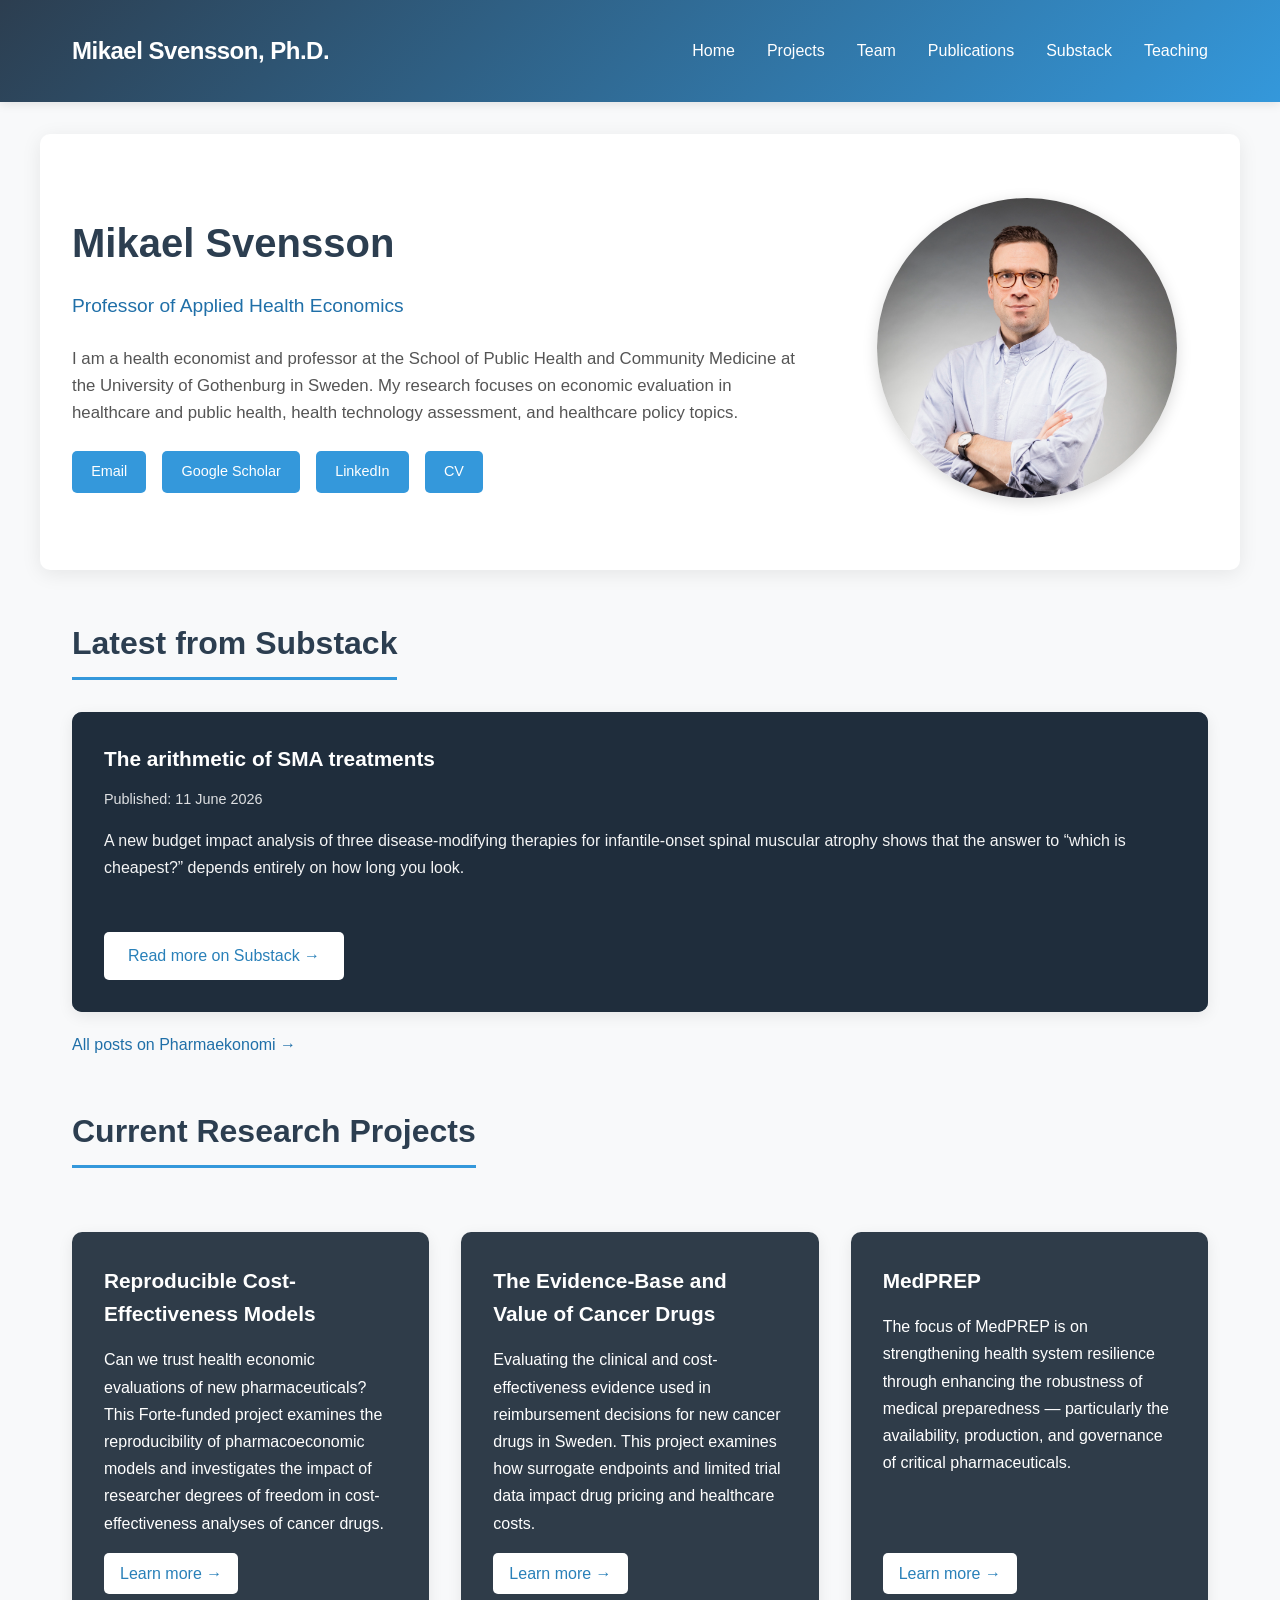
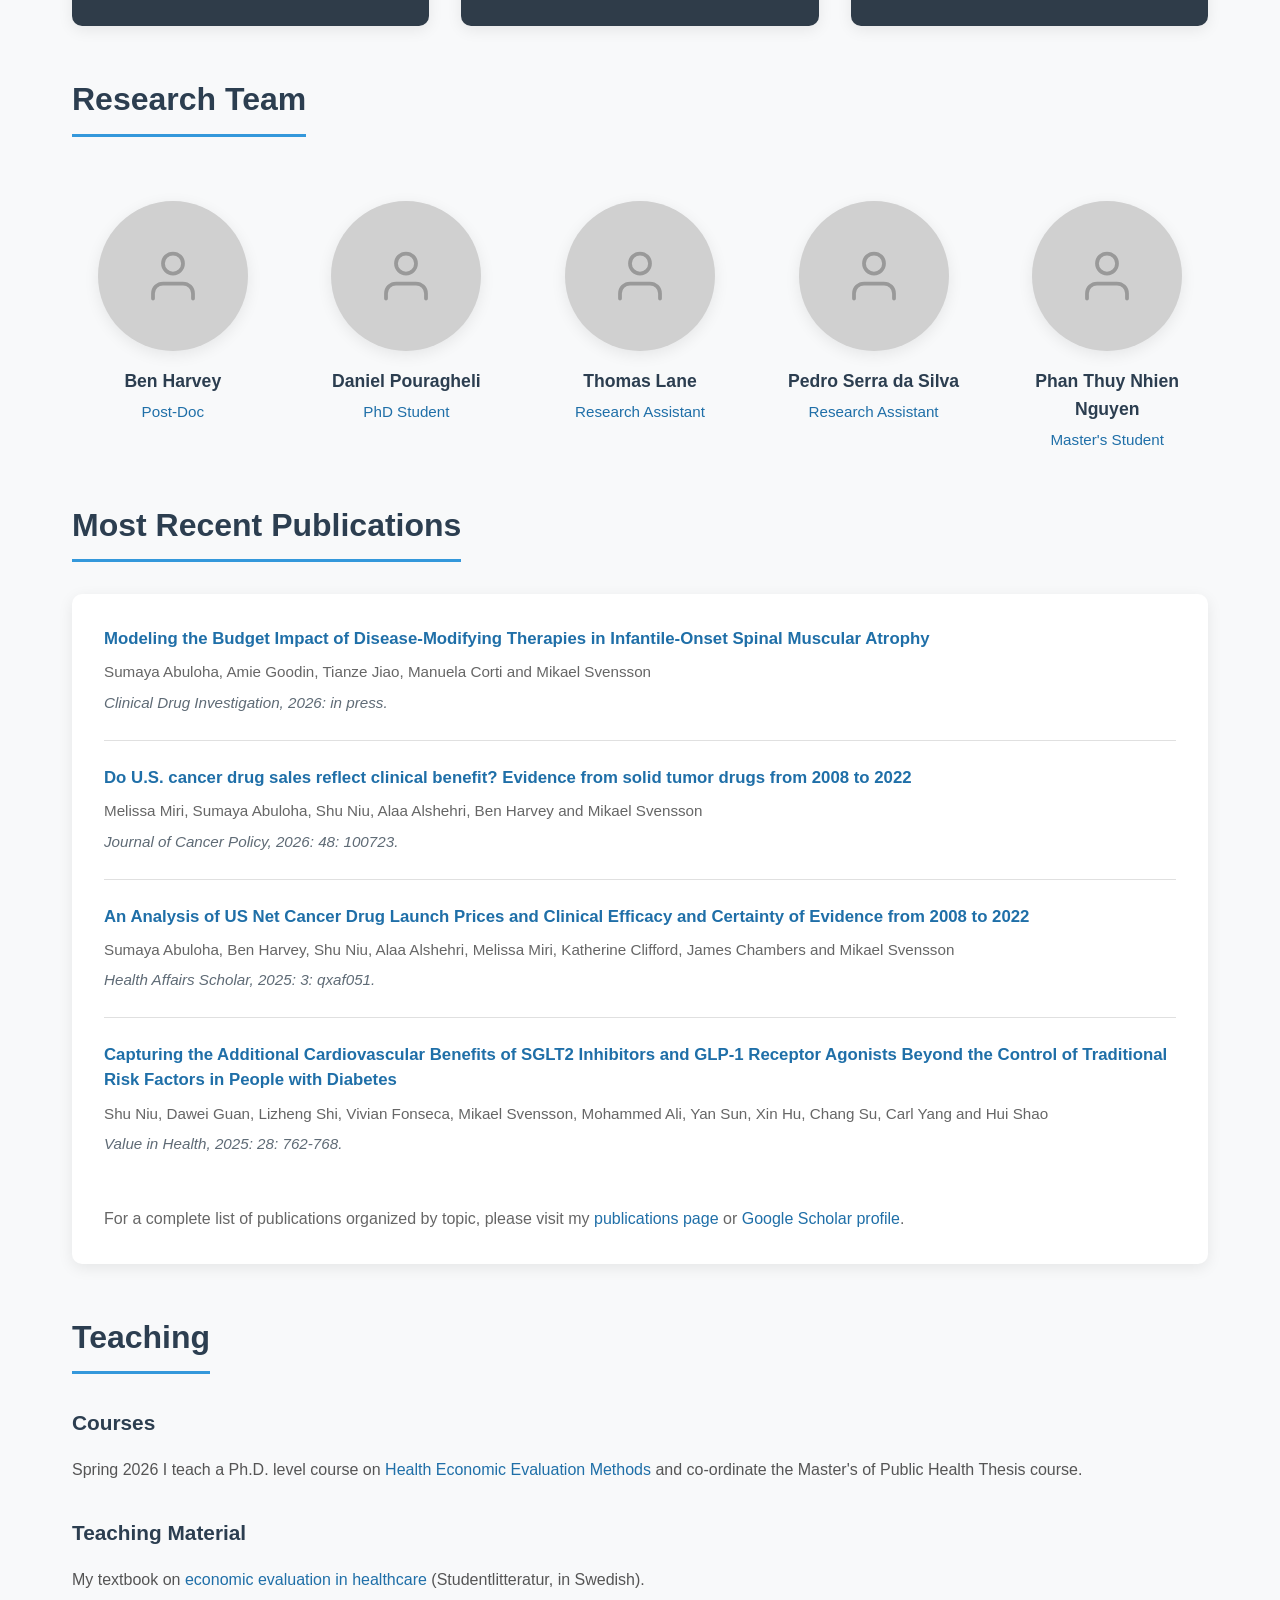
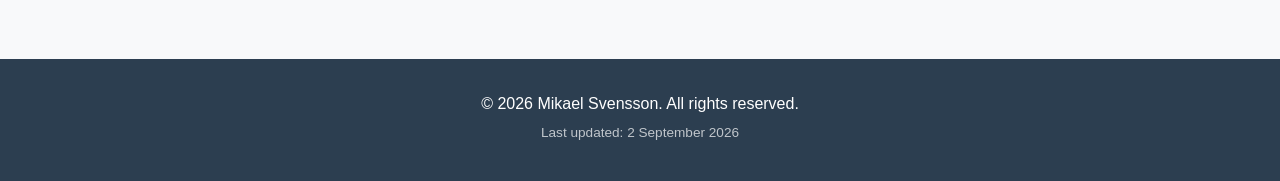
==== index.html @ 8d2eecae "Add files via upload" ====
<!DOCTYPE html>
<html lang="en">
<head>
    <meta charset="UTF-8">
    <meta name="viewport" content="width=device-width, initial-scale=1.0">

    <title>Mikael Svensson — Professor of Applied Health Economics, University of Gothenburg</title>
    <meta name="description" content="Mikael Svensson is Professor of Applied Health Economics at the University of Gothenburg. Research on economic evaluation, health technology assessment, cost-effectiveness methods and pharmaceutical policy.">
    <meta name="author" content="Mikael Svensson">
    <link rel="canonical" href="https://msvensson.com/">

    <!-- Link previews: what LinkedIn, Bluesky, Slack and X show when the site is shared -->
    <meta property="og:type" content="profile">
    <meta property="og:site_name" content="Mikael Svensson, Ph.D.">
    <meta property="og:title" content="Mikael Svensson — Professor of Applied Health Economics">
    <meta property="og:description" content="Research on economic evaluation in healthcare and public health, health technology assessment, and healthcare policy. University of Gothenburg.">
    <meta property="og:url" content="https://msvensson.com/">
    <!-- Points at the existing photo so previews work today. Swap both og:image
         and twitter:image to og-image.jpg once that 1200x630 file is uploaded. -->
    <meta property="og:image" content="https://msvensson.com/Mikael_Svensson_2019.jpg">
    <meta property="og:image:alt" content="Mikael Svensson, Professor of Applied Health Economics, University of Gothenburg">
    <meta property="profile:first_name" content="Mikael">
    <meta property="profile:last_name" content="Svensson">
    <meta name="twitter:card" content="summary_large_image">
    <meta name="twitter:title" content="Mikael Svensson — Professor of Applied Health Economics">
    <meta name="twitter:description" content="Research on economic evaluation in healthcare and public health, health technology assessment, and healthcare policy. University of Gothenburg.">
    <meta name="twitter:image" content="https://msvensson.com/Mikael_Svensson_2019.jpg">

    <meta name="theme-color" content="#2c3e50">

    <link rel="icon" href="favicon.svg" type="image/svg+xml">
    <link rel="apple-touch-icon" href="apple-touch-icon.png">

    <link rel="stylesheet" href="style.css">

    <!-- Structured data: tells Google this is a person, and who -->
    <script type="application/ld+json">
    {
      "@context": "https://schema.org",
      "@type": "Person",
      "name": "Mikael Svensson",
      "givenName": "Mikael",
      "familyName": "Svensson",
      "honorificSuffix": "Ph.D.",
      "jobTitle": "Professor of Applied Health Economics",
      "url": "https://msvensson.com/",
      "image": "https://msvensson.com/Mikael_Svensson_2019.jpg",
      "email": "mailto:mikael.svensson.2@gu.se",
      "affiliation": {
        "@type": "CollegeOrUniversity",
        "name": "University of Gothenburg",
        "department": {
          "@type": "Organization",
          "name": "School of Public Health and Community Medicine"
        },
        "url": "https://www.gu.se/"
      },
      "knowsAbout": [
        "Health economics",
        "Economic evaluation",
        "Cost-effectiveness analysis",
        "Health technology assessment",
        "Pharmaceutical policy",
        "Public health"
      ],
      "sameAs": [
        "https://scholar.google.com/citations?user=gB-V5z8AAAAJ",
        "https://www.linkedin.com/in/profsvensson/",
        "https://pharmaekonomi.substack.com/"
      ]
    }
    </script>
</head>
<body>
    <a class="skip-link" href="#home">Skip to content</a>

    <header>
        <nav aria-label="Main">
            <div class="logo"><a href="index.html">Mikael Svensson, Ph.D.</a></div>
            <ul class="nav-links">
                <li><a href="#home">Home</a></li>
                <li><a href="#projects">Projects</a></li>
                <li><a href="#team">Team</a></li>
                <li><a href="publications.html">Publications</a></li>
                <li><a href="https://pharmaekonomi.substack.com/" target="_blank" rel="noopener noreferrer">Substack</a></li>
                <li><a href="#teaching">Teaching</a></li>
            </ul>
        </nav>
    </header>

    <main>
        <div class="hero" id="home">
            <div class="hero-content">
                <h1>Mikael Svensson</h1>
                <div class="subtitle">Professor of Applied Health Economics</div>
                <p>I am a health economist and professor at the School of Public Health and Community Medicine at the University of Gothenburg in Sweden. My research focuses on economic evaluation in healthcare and public health, health technology assessment, and healthcare policy topics.</p>
                <div class="social-links">
                    <a href="mailto:mikael.svensson.2@gu.se">Email</a>
                    <a href="https://scholar.google.com/citations?user=gB-V5z8AAAAJ" target="_blank" rel="noopener noreferrer">Google Scholar</a>
                    <a href="https://www.linkedin.com/in/profsvensson/" target="_blank" rel="noopener noreferrer">LinkedIn</a>
                    <a href="https://www.dropbox.com/s/1unoaucng852wjd/CV%20-%20Mikael%20Svensson.pdf?dl=0" target="_blank" rel="noopener noreferrer">CV</a>
                </div>
            </div>
            <div class="hero-image">
                <img src="Mikael_Svensson_2019.jpg" alt="Mikael Svensson" fetchpriority="high">
            </div>
        </div>

        <div class="section">
            <h2 class="section-title">Latest from Substack</h2>
            <div id="substack-posts">
                <div class="loading">Loading latest posts…</div>
            </div>
        </div>

        <div class="section" id="projects">
            <h2 class="section-title">Current Research Projects</h2>
            <div class="card-grid">
                <div class="card featured" style="background-image: url('https://images.unsplash.com/photo-1576091160399-112ba8d25d1d?w=800&amp;q=80');">
                    <h3>Reproducible Cost-Effectiveness Models</h3>
                    <p>Can we trust health economic evaluations of new pharmaceuticals? This Forte-funded project examines the reproducibility of pharmacoeconomic models and investigates the impact of researcher degrees of freedom in cost-effectiveness analyses of cancer drugs.</p>
                    <a href="reproduce-project.html" class="card-link">Learn more →</a>
                </div>
                <div class="card featured" style="background-image: url('https://images.unsplash.com/photo-1579154204601-01588f351e67?w=800&amp;q=80');">
                    <h3>The Evidence-Base and Value of Cancer Drugs</h3>
                    <p>Evaluating the clinical and cost-effectiveness evidence used in reimbursement decisions for new cancer drugs in Sweden. This project examines how surrogate endpoints and limited trial data impact drug pricing and healthcare costs.</p>
                    <a href="cancer-evidence.html" class="card-link">Learn more →</a>
                </div>
                <div class="card featured" style="background-image: url('https://images.unsplash.com/photo-1587854692152-cbe660dbde88?w=800&amp;q=80');">
                    <h3>MedPREP</h3>
                    <p>The focus of MedPREP is on strengthening health system resilience through enhancing the robustness of medical preparedness — particularly the availability, production, and governance of critical pharmaceuticals.</p>
                    <a href="https://www.nordforsk.org/projects/prioritizing-medical-preparedness-health-system-readiness-medprep" target="_blank" rel="noopener noreferrer" class="card-link">Learn more →</a>
                </div>
            </div>
        </div>

        <div class="section" id="team">
            <h2 class="section-title">Research Team</h2>
            <div class="team-grid">

                <!-- Each photo falls back to the grey silhouette if the file is missing.
                     Drop the .jpg files in the repo root with these exact names. -->
                <div class="team-member">
                    <div class="team-photo">
                        <svg class="placeholder" xmlns="http://www.w3.org/2000/svg" viewBox="0 0 24 24" fill="none" stroke="#999" stroke-width="1.5" stroke-linecap="round" stroke-linejoin="round" aria-hidden="true"><path d="M20 21v-2a4 4 0 0 0-4-4H8a4 4 0 0 0-4 4v2"></path><circle cx="12" cy="7" r="4"></circle></svg>
                        <img src="ben-harvey.jpg" alt="Ben Harvey" onerror="this.remove()">
                    </div>
                    <h4>Ben Harvey</h4>
                    <p class="role">Post-Doc</p>
                </div>

                <div class="team-member">
                    <div class="team-photo">
                        <svg class="placeholder" xmlns="http://www.w3.org/2000/svg" viewBox="0 0 24 24" fill="none" stroke="#999" stroke-width="1.5" stroke-linecap="round" stroke-linejoin="round" aria-hidden="true"><path d="M20 21v-2a4 4 0 0 0-4-4H8a4 4 0 0 0-4 4v2"></path><circle cx="12" cy="7" r="4"></circle></svg>
                        <img src="daniel-pouragheli.jpg" alt="Daniel Pouragheli" onerror="this.remove()">
                    </div>
                    <h4>Daniel Pouragheli</h4>
                    <p class="role">PhD Student</p>
                </div>

                <div class="team-member">
                    <div class="team-photo">
                        <svg class="placeholder" xmlns="http://www.w3.org/2000/svg" viewBox="0 0 24 24" fill="none" stroke="#999" stroke-width="1.5" stroke-linecap="round" stroke-linejoin="round" aria-hidden="true"><path d="M20 21v-2a4 4 0 0 0-4-4H8a4 4 0 0 0-4 4v2"></path><circle cx="12" cy="7" r="4"></circle></svg>
                        <img src="thomas-lane.jpg" alt="Thomas Lane" onerror="this.remove()">
                    </div>
                    <h4>Thomas Lane</h4>
                    <p class="role">Research Assistant</p>
                </div>

                <div class="team-member">
                    <div class="team-photo">
                        <svg class="placeholder" xmlns="http://www.w3.org/2000/svg" viewBox="0 0 24 24" fill="none" stroke="#999" stroke-width="1.5" stroke-linecap="round" stroke-linejoin="round" aria-hidden="true"><path d="M20 21v-2a4 4 0 0 0-4-4H8a4 4 0 0 0-4 4v2"></path><circle cx="12" cy="7" r="4"></circle></svg>
                        <img src="pedro-serra.jpg" alt="Pedro Serra da Silva" onerror="this.remove()">
                    </div>
                    <h4>Pedro Serra da Silva</h4>
                    <p class="role">Research Assistant</p>
                </div>

                <div class="team-member">
                    <div class="team-photo">
                        <svg class="placeholder" xmlns="http://www.w3.org/2000/svg" viewBox="0 0 24 24" fill="none" stroke="#999" stroke-width="1.5" stroke-linecap="round" stroke-linejoin="round" aria-hidden="true"><path d="M20 21v-2a4 4 0 0 0-4-4H8a4 4 0 0 0-4 4v2"></path><circle cx="12" cy="7" r="4"></circle></svg>
                        <img src="nhien-nguyen.jpg" alt="Phan Thuy Nhien Nguyen" onerror="this.remove()">
                    </div>
                    <h4>Phan Thuy Nhien Nguyen</h4>
                    <p class="role">Master's Student</p>
                </div>

            </div>
        </div>

        <div class="section" id="publications">
            <h2 class="section-title">Most Recent Publications</h2>
            <div class="card">

                <div class="publication">
                    <a class="pub-title" href="https://link.springer.com/article/10.1007/s40261-026-01571-x" target="_blank" rel="noopener noreferrer">Modeling the Budget Impact of Disease-Modifying Therapies in Infantile-Onset Spinal Muscular Atrophy</a>
                    <p class="pub-authors">Sumaya Abuloha, Amie Goodin, Tianze Jiao, Manuela Corti and Mikael Svensson</p>
                    <p class="pub-venue">Clinical Drug Investigation, 2026: in press.</p>
                </div>

                <div class="publication">
                    <a class="pub-title" href="https://www.sciencedirect.com/science/article/pii/S2213538326000238" target="_blank" rel="noopener noreferrer">Do U.S. cancer drug sales reflect clinical benefit? Evidence from solid tumor drugs from 2008 to 2022</a>
                    <p class="pub-authors">Melissa Miri, Sumaya Abuloha, Shu Niu, Alaa Alshehri, Ben Harvey and Mikael Svensson</p>
                    <p class="pub-venue">Journal of Cancer Policy, 2026: 48: 100723.</p>
                </div>

                <div class="publication">
                    <a class="pub-title" href="https://academic.oup.com/healthaffairsscholar/article/3/4/qxaf051/8074216" target="_blank" rel="noopener noreferrer">An Analysis of US Net Cancer Drug Launch Prices and Clinical Efficacy and Certainty of Evidence from 2008 to 2022</a>
                    <p class="pub-authors">Sumaya Abuloha, Ben Harvey, Shu Niu, Alaa Alshehri, Melissa Miri, Katherine Clifford, James Chambers and Mikael Svensson</p>
                    <p class="pub-venue">Health Affairs Scholar, 2025: 3: qxaf051.</p>
                </div>

                <div class="publication">
                    <a class="pub-title" href="https://www.valueinhealthjournal.com/article/S1098-3015%2825%2900042-7/abstract" target="_blank" rel="noopener noreferrer">Capturing the Additional Cardiovascular Benefits of SGLT2 Inhibitors and GLP-1 Receptor Agonists Beyond the Control of Traditional Risk Factors in People with Diabetes</a>
                    <p class="pub-authors">Shu Niu, Dawei Guan, Lizheng Shi, Vivian Fonseca, Mikael Svensson, Mohammed Ali, Yan Sun, Xin Hu, Chang Su, Carl Yang and Hui Shao</p>
                    <p class="pub-venue">Value in Health, 2025: 28: 762-768.</p>
                </div>

                <p class="pub-footnote">
                    For a complete list of publications organized by topic, please visit my <a class="text-link" href="publications.html">publications page</a> or <a class="text-link" href="https://scholar.google.com/citations?user=gB-V5z8AAAAJ" target="_blank" rel="noopener noreferrer">Google Scholar profile</a>.
                </p>
            </div>
        </div>

        <div class="section" id="teaching">
            <h2 class="section-title">Teaching</h2>

            <div style="margin-bottom: 2rem;">
                <h3 class="subhead">Courses</h3>
                <p class="prose">
                    Spring 2026 I teach a Ph.D. level course on <a class="text-link" href="https://www.gu.se/nyheter/forskarutbildningskurs-i-halsoekonomisk-utvarderingsmetod" target="_blank" rel="noopener noreferrer">Health Economic Evaluation Methods</a> and co-ordinate the Master's of Public Health Thesis course.
                </p>
            </div>

            <div>
                <h3 class="subhead">Teaching Material</h3>
                <p class="prose">
                    My textbook on <a class="text-link" href="https://www.studentlitteratur.se/kurslitteratur/nationalekonomi/nationalekonomi---allmant/halsoekonomisk-utvardering/" target="_blank" rel="noopener noreferrer">economic evaluation in healthcare</a> (Studentlitteratur, in Swedish).
                </p>
            </div>
        </div>
    </main>

    <footer>
        <p>&copy; 2026 Mikael Svensson. All rights reserved.</p>
        <p class="updated">Last updated: <time datetime="2026-09-02">2 September 2026</time></p>
    </footer>

    <script>
        // ============================================================
        // UPDATE YOUR POSTS HERE — add a new object to the TOP of the
        // list each time you publish. The newest 3 are shown.
        //
        // (Substack's RSS feed can't be read directly by the browser —
        // it blocks cross-origin requests — so this list is manual.)
        // ============================================================
        const substackPosts = [
            {
                title: "The arithmetic of SMA treatments",
                url: "https://pharmaekonomi.substack.com/p/the-arithmetic-of-sma-treatments",
                date: "2026-06-11",
                excerpt: "A new budget impact analysis of three disease-modifying therapies for infantile-onset spinal muscular atrophy shows that the answer to “which is cheapest?” depends entirely on how long you look.",
                image: "https://substackcdn.com/image/fetch/$s_!gyu1!,w_1456,c_limit,f_webp,q_auto:good,fl_progressive:steep/https%3A%2F%2Fsubstack-post-media.s3.amazonaws.com%2Fpublic%2Fimages%2Fe93abbe2-978a-4d70-9cc9-b611a114de79_1472x812.png"
            }
        ];
        // ============================================================

        function escapeHtml(s) {
            return String(s).replace(/[&<>"']/g, c => ({
                '&': '&amp;', '<': '&lt;', '>': '&gt;', '"': '&quot;', "'": '&#39;'
            }[c]));
        }

        function loadSubstackPosts() {
            const container = document.getElementById('substack-posts');
            if (!container) return;

            const posts = substackPosts.slice(0, 3);

            if (!posts.length) {
                container.innerHTML = '<p class="loading">No posts yet.</p>';
                return;
            }

            container.innerHTML = posts.map(post => {
                const d = new Date(post.date);
                const formatted = d.toLocaleDateString('en-GB', {
                    year: 'numeric', month: 'long', day: 'numeric'
                });
                const bg = post.image
                    ? ` style="background-image: url('${escapeHtml(post.image)}');"`
                    : '';
                return `
                    <div class="substack-post"${bg}>
                        <h3><a href="${escapeHtml(post.url)}" target="_blank" rel="noopener noreferrer">${escapeHtml(post.title)}</a></h3>
                        <p class="post-date">Published: <time datetime="${escapeHtml(post.date)}">${formatted}</time></p>
                        <p class="post-excerpt">${escapeHtml(post.excerpt)}</p>
                        <a href="${escapeHtml(post.url)}" target="_blank" rel="noopener noreferrer" class="read-more">Read more on Substack →</a>
                    </div>`;
            }).join('') +
            '<p class="substack-more"><a class="text-link" href="https://pharmaekonomi.substack.com/" target="_blank" rel="noopener noreferrer">All posts on Pharmaekonomi →</a></p>';
        }

        document.addEventListener('DOMContentLoaded', loadSubstackPosts);
    </script>
</body>
</html>
---- style.css ----
/* ==========================================================================
   msvensson.com — shared stylesheet
   Linked from index.html (and, once converted, publications.html and the
   project pages). Change the design here once instead of in every file.
   ========================================================================== */

:root {
    --navy: #2c3e50;
    --blue: #3498db;
    --blue-dark: #2980b9;
    --blue-deep: #1f6fa8;   /* darker blue: passes AA on white for small text */
    --ink: #333;
    --ink-soft: #555;
    --ink-mute: #5f6b76;
    --bg: #f8f9fa;
    --line: #e0e0e0;
    --shadow-sm: 0 4px 15px rgba(0,0,0,0.08);
    --shadow-md: 0 6px 25px rgba(0,0,0,0.12);
    --radius: 10px;
}

* {
    margin: 0;
    padding: 0;
    box-sizing: border-box;
}

body {
    font-family: -apple-system, BlinkMacSystemFont, 'Segoe UI', Roboto, Oxygen, Ubuntu, Cantarell, sans-serif;
    line-height: 1.6;
    color: var(--ink);
    background-color: var(--bg);
}

img {
    max-width: 100%;
}

/* Keyboard users can jump past the nav */
.skip-link {
    position: absolute;
    left: -9999px;
    top: 0;
    background: #fff;
    color: var(--navy);
    padding: 0.75rem 1.25rem;
    z-index: 100;
    border-radius: 0 0 5px 0;
    font-weight: 600;
}

.skip-link:focus {
    left: 0;
}

/* Visible focus ring for keyboard navigation */
a:focus-visible,
button:focus-visible,
input:focus-visible {
    outline: 3px solid var(--blue);
    outline-offset: 2px;
}

/* --------------------------------------------------------------- header */

header {
    background: linear-gradient(135deg, #2c3e50 0%, #3498db 100%);
    color: white;
    padding: 2rem 0;
    box-shadow: 0 2px 10px rgba(0,0,0,0.1);
}

nav {
    max-width: 1200px;
    margin: 0 auto;
    padding: 0 2rem;
    display: flex;
    justify-content: space-between;
    align-items: center;
    flex-wrap: wrap;
    gap: 1rem;
}

.logo {
    font-size: 1.5rem;
    font-weight: 700;
    letter-spacing: -0.5px;
}

.logo a {
    color: white;
    text-decoration: none;
}

.nav-links {
    display: flex;
    gap: 2rem;
    list-style: none;
    flex-wrap: wrap;
}

.nav-links a {
    color: white;
    text-decoration: none;
    font-weight: 500;
    transition: opacity 0.3s;
    padding: 0.5rem 0;
    border-bottom: 2px solid transparent;
}

.nav-links a:hover {
    opacity: 0.85;
    border-bottom-color: white;
}

/* ----------------------------------------------------------------- hero */

.hero {
    max-width: 1200px;
    margin: 2rem auto 0;
    padding: 4rem 2rem;
    display: grid;
    grid-template-columns: 2fr 1fr;
    gap: 3rem;
    align-items: center;
    background: white;
    border-radius: var(--radius);
    box-shadow: 0 4px 20px rgba(0,0,0,0.08);
}

.hero-content h1 {
    font-size: 2.5rem;
    color: var(--navy);
    margin-bottom: 1rem;
}

.hero-content .subtitle {
    font-size: 1.2rem;
    color: var(--blue-deep);
    margin-bottom: 1.5rem;
    font-weight: 500;
}

.hero-content p {
    color: var(--ink-soft);
    margin-bottom: 1.5rem;
    font-size: 1.05rem;
}

.social-links {
    display: flex;
    gap: 1rem;
    flex-wrap: wrap;
}

.social-links a {
    display: inline-block;
    padding: 0.6rem 1.2rem;
    background: var(--blue);
    color: white;
    text-decoration: none;
    border-radius: 5px;
    transition: all 0.3s;
    font-size: 0.9rem;
}

.social-links a:hover {
    background: var(--blue-dark);
    transform: translateY(-2px);
}

.hero-image {
    text-align: center;
}

.hero-image img {
    width: 100%;
    /* height:auto is load-bearing — without it the img's height="" attribute
       wins and the portrait stretches into a tall ellipse. */
    height: auto;
    max-width: 300px;
    border-radius: 50%;
    box-shadow: 0 4px 15px rgba(0,0,0,0.15);
    object-fit: cover;
    aspect-ratio: 1/1;
}

/* -------------------------------------------------------------- section */

.section {
    max-width: 1200px;
    margin: 3rem auto;
    padding: 0 2rem;
}

.section-title {
    font-size: 2rem;
    color: var(--navy);
    margin-bottom: 2rem;
    padding-bottom: 0.5rem;
    border-bottom: 3px solid var(--blue);
    display: inline-block;
}

/* ---------------------------------------------------------------- cards */

.card-grid {
    display: grid;
    grid-template-columns: repeat(auto-fit, minmax(300px, 1fr));
    gap: 2rem;
    margin-top: 2rem;
}

.card {
    background: white;
    padding: 2rem;
    border-radius: var(--radius);
    box-shadow: var(--shadow-sm);
    transition: all 0.3s;
    position: relative;
    overflow: hidden;
}

.card:hover {
    transform: translateY(-5px);
    box-shadow: var(--shadow-md);
}

.card h3 {
    color: var(--navy);
    margin-bottom: 1rem;
    font-size: 1.3rem;
}

.card p {
    color: #666;
    line-height: 1.7;
}

.card .card-link {
    display: inline-block;
    margin-top: 1rem;
    color: var(--blue-deep);
    text-decoration: none;
    font-weight: 500;
    transition: color 0.3s;
}

.card .card-link:hover {
    color: var(--blue-dark);
}

/* Project cards sit on a photo; the scrim is deepened from 0.85 to 0.92 so
   body text clears WCAG AA against every part of the underlying image. */
.card.featured {
    background-size: cover;
    background-position: center;
    color: white;
    display: flex;
    flex-direction: column;
}

.card.featured::before {
    content: '';
    position: absolute;
    inset: 0;
    background: rgba(30, 44, 58, 0.92);
    z-index: 1;
}

.card.featured > * {
    position: relative;
    z-index: 2;
}

.card.featured h3,
.card.featured p {
    color: white;
}

/* Pushes every "Learn more" button to the same baseline across the row */
.card.featured p {
    flex-grow: 1;
}

.card.featured .card-link {
    color: var(--blue-dark);
    background: white;
    padding: 0.5rem 1rem;
    border-radius: 5px;
    display: inline-block;
    align-self: flex-start;
}

.card.featured .card-link:hover {
    background: #f0f0f0;
    color: var(--navy);
}

/* ----------------------------------------------------------------- team */

.team-grid {
    display: grid;
    grid-template-columns: repeat(auto-fit, minmax(180px, 1fr));
    gap: 2rem;
    margin-top: 2rem;
}

.team-member {
    text-align: center;
}

/* The grey silhouette always sits in the markup; the photo layers on top of it
   and removes itself if the file is missing. So a member without a photo yet
   looks exactly as before, with no flash of an empty circle. */
.team-photo {
    position: relative;
    width: 150px;
    height: 150px;
    border-radius: 50%;
    background: #d0d0d0;
    margin: 0 auto 1rem;
    display: flex;
    align-items: center;
    justify-content: center;
    overflow: hidden;
    box-shadow: var(--shadow-sm);
}

.team-photo .placeholder {
    width: 60px;
    height: 60px;
}

.team-photo img {
    position: absolute;
    top: 0;
    left: 0;
    width: 100%;
    height: 100%;
    object-fit: cover;
    display: block;
}

.team-member h4 {
    color: var(--navy);
    margin-bottom: 0.3rem;
    font-size: 1.1rem;
}

.team-member .role {
    color: var(--blue-deep);
    font-size: 0.95rem;
}

/* --------------------------------------------------------- publications */

.publication {
    margin-bottom: 1.5rem;
    padding-bottom: 1.5rem;
    border-bottom: 1px solid var(--line);
}

.publication:last-of-type {
    border-bottom: none;
}

.publication .pub-title {
    color: var(--blue-deep);
    text-decoration: none;
    font-weight: 600;
    font-size: 1.05rem;
    line-height: 1.5;
    display: inline-block;
    margin-bottom: 0.5rem;
}

.publication .pub-title:hover {
    text-decoration: underline;
}

.publication .pub-authors {
    color: #666;
    font-size: 0.95rem;
    margin-bottom: 0.3rem;
}

.publication .pub-venue {
    color: var(--ink-mute);
    font-style: italic;
    font-size: 0.95rem;
}

.pub-footnote {
    color: #666;
    line-height: 1.8;
    margin-top: 1.5rem;
}

/* ------------------------------------------------------------- teaching */

.prose {
    color: var(--ink-soft);
    line-height: 1.8;
}

.subhead {
    color: var(--navy);
    font-size: 1.3rem;
    margin-bottom: 1rem;
}

.text-link {
    color: var(--blue-deep);
    text-decoration: none;
}

.text-link:hover {
    text-decoration: underline;
}

/* ------------------------------------------------------------- substack */

.substack-post {
    background-size: cover;
    background-position: center;
    padding: 2rem;
    border-radius: var(--radius);
    box-shadow: var(--shadow-sm);
    transition: all 0.3s;
    position: relative;
    overflow: hidden;
    min-height: 300px;
    display: flex;
    flex-direction: column;
    justify-content: space-between;
    background-color: var(--navy);
}

.substack-post::before {
    content: '';
    position: absolute;
    inset: 0;
    background: rgba(30, 44, 58, 0.9);
    z-index: 1;
}

.substack-post > * {
    position: relative;
    z-index: 2;
}

.substack-post:hover {
    transform: translateY(-5px);
    box-shadow: var(--shadow-md);
}

.substack-post h3 {
    margin-bottom: 0.8rem;
}

.substack-post h3 a {
    color: white;
    text-decoration: none;
    font-weight: 600;
    font-size: 1.3rem;
    line-height: 1.4;
    transition: color 0.3s;
}

.substack-post h3 a:hover {
    text-decoration: underline;
}

.substack-post .post-date {
    color: rgba(255, 255, 255, 0.85);
    font-size: 0.9rem;
    margin-bottom: 1rem;
}

.substack-post .post-excerpt {
    color: rgba(255, 255, 255, 0.95);
    line-height: 1.7;
    margin-bottom: 1.5rem;
    flex-grow: 1;
}

.substack-post .read-more {
    color: var(--blue-dark);
    background: white;
    padding: 0.7rem 1.5rem;
    border-radius: 5px;
    display: inline-block;
    text-decoration: none;
    font-weight: 500;
    transition: all 0.3s;
    align-self: flex-start;
}

.substack-post .read-more:hover {
    background: #f0f0f0;
    color: var(--navy);
    transform: translateX(3px);
}

.substack-more {
    margin-top: 1.25rem;
}

.loading {
    color: #999;
    font-style: italic;
    padding: 2rem;
    text-align: center;
}

/* --------------------------------------------------------------- footer */

footer {
    background: var(--navy);
    color: white;
    text-align: center;
    padding: 2rem;
    margin-top: 4rem;
}

footer p {
    margin-bottom: 0.35rem;
}

footer .updated {
    color: rgba(255, 255, 255, 0.7);
    font-size: 0.85rem;
}

/* --------------------------------------------------------------- mobile */

@media (max-width: 768px) {
    header {
        padding: 1.25rem 0;
    }

    nav {
        padding: 0 1.5rem;
    }

    .hero {
        grid-template-columns: 1fr;
        padding: 2rem 1.5rem;
        gap: 2rem;
    }

    .hero-content h1 {
        font-size: 2rem;
    }

    .nav-links {
        gap: 1rem 1.25rem;
        margin-top: 0.5rem;
    }

    .section {
        padding: 0 1.5rem;
    }

    .card-grid {
        grid-template-columns: 1fr;
    }

    .substack-post {
        min-height: 250px;
    }
}

@media (prefers-reduced-motion: reduce) {
    * {
        transition: none !important;
        animation: none !important;
    }

    .card:hover,
    .substack-post:hover,
    .social-links a:hover {
        transform: none;
    }
}
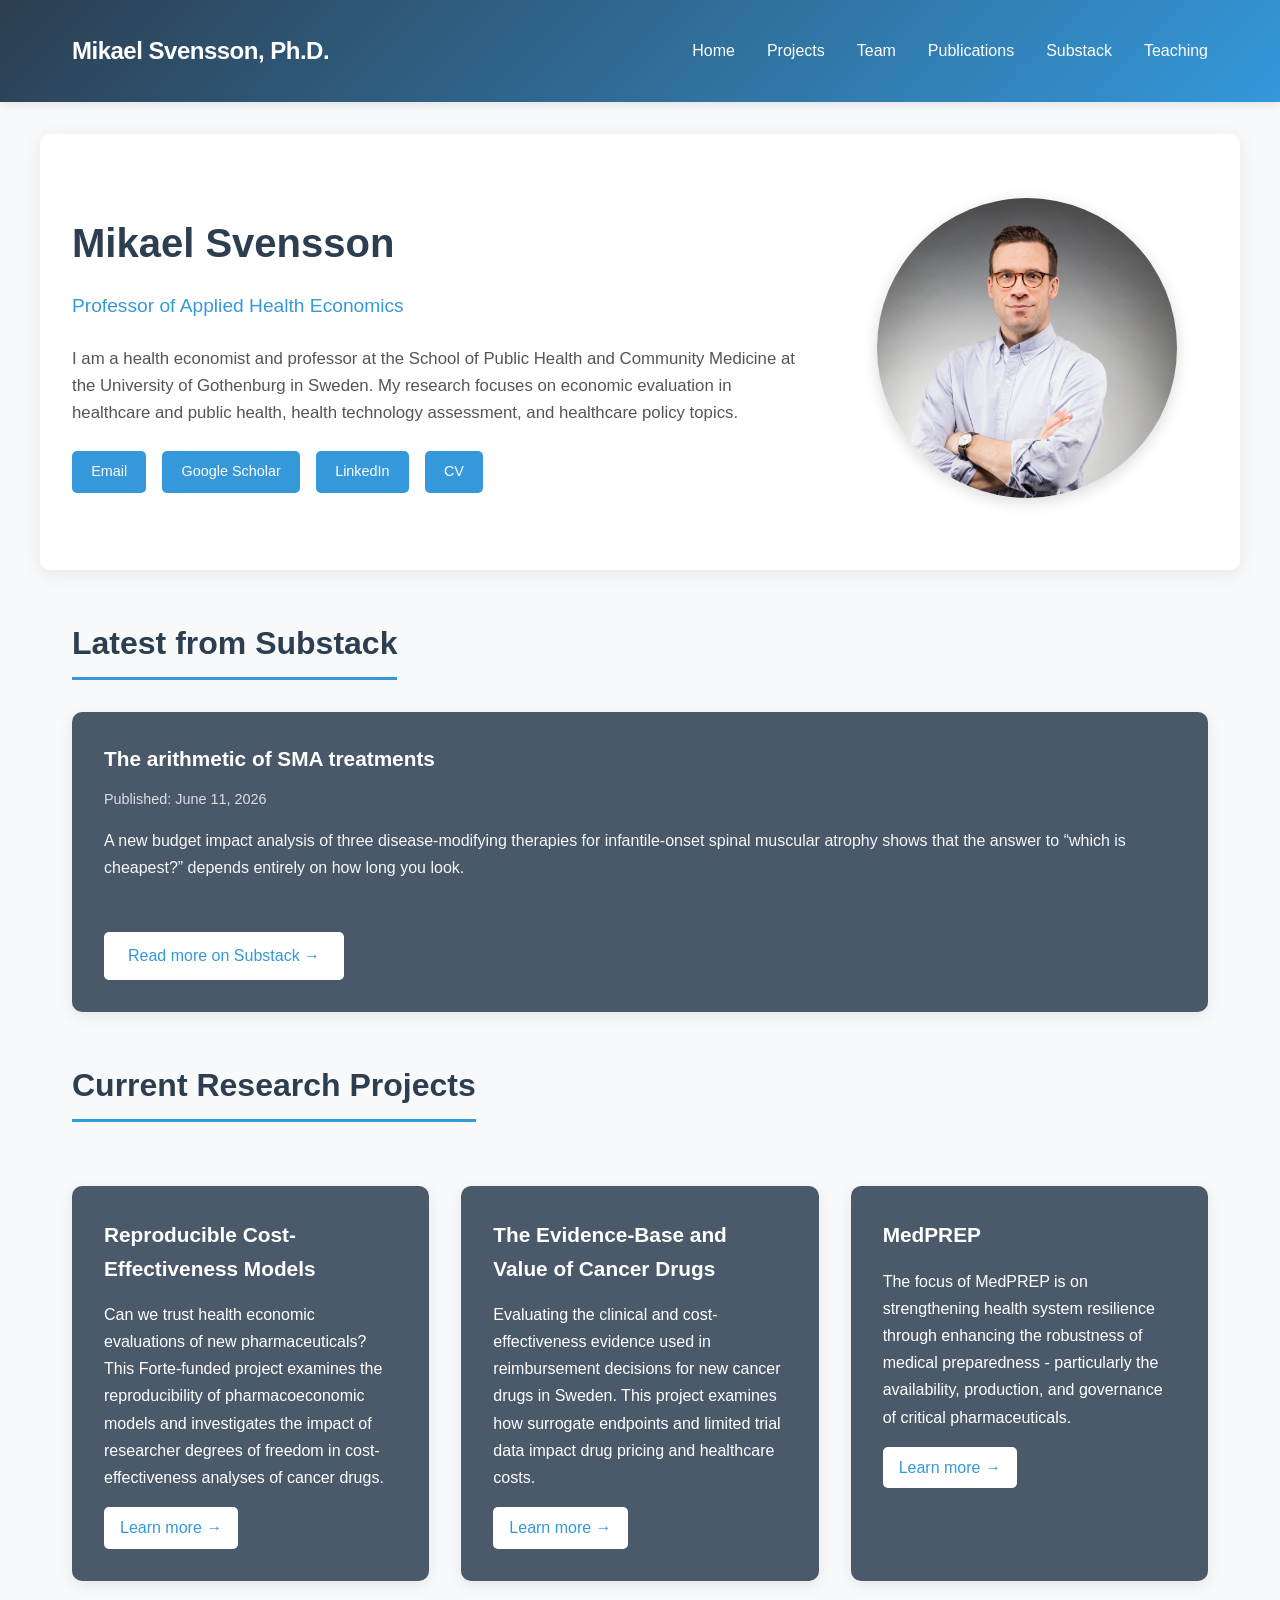
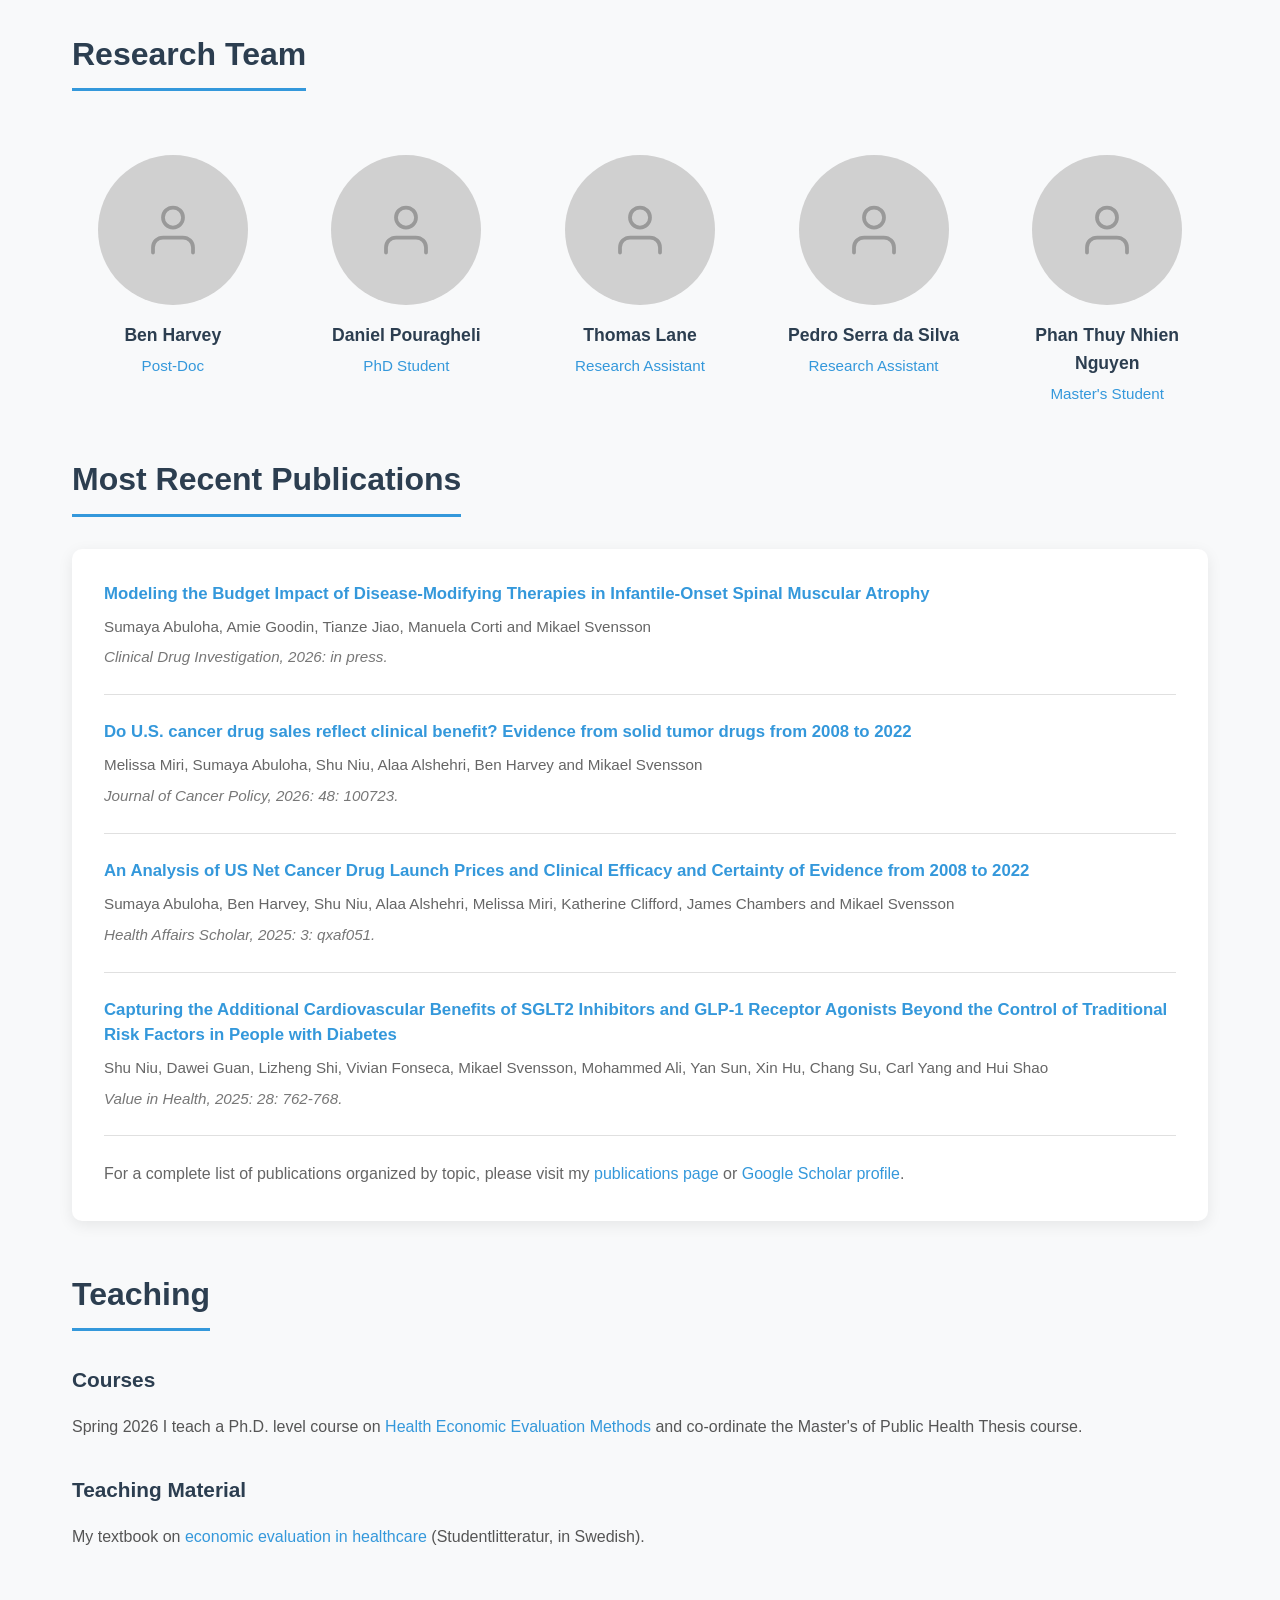
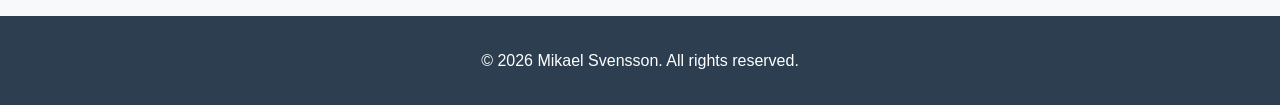
==== commit 26980d5f: "Update index.html" ====
--- a/index.html
+++ b/index.html
@@ -3,86 +3,423 @@
 <head>
     <meta charset="UTF-8">
     <meta name="viewport" content="width=device-width, initial-scale=1.0">
-
-    <title>Mikael Svensson — Professor of Applied Health Economics, University of Gothenburg</title>
-    <meta name="description" content="Mikael Svensson is Professor of Applied Health Economics at the University of Gothenburg. Research on economic evaluation, health technology assessment, cost-effectiveness methods and pharmaceutical policy.">
-    <meta name="author" content="Mikael Svensson">
-    <link rel="canonical" href="https://msvensson.com/">
-
-    <!-- Link previews: what LinkedIn, Bluesky, Slack and X show when the site is shared -->
-    <meta property="og:type" content="profile">
-    <meta property="og:site_name" content="Mikael Svensson, Ph.D.">
-    <meta property="og:title" content="Mikael Svensson — Professor of Applied Health Economics">
-    <meta property="og:description" content="Research on economic evaluation in healthcare and public health, health technology assessment, and healthcare policy. University of Gothenburg.">
-    <meta property="og:url" content="https://msvensson.com/">
-    <!-- Points at the existing photo so previews work today. Swap both og:image
-         and twitter:image to og-image.jpg once that 1200x630 file is uploaded. -->
-    <meta property="og:image" content="https://msvensson.com/Mikael_Svensson_2019.jpg">
-    <meta property="og:image:alt" content="Mikael Svensson, Professor of Applied Health Economics, University of Gothenburg">
-    <meta property="profile:first_name" content="Mikael">
-    <meta property="profile:last_name" content="Svensson">
-    <meta name="twitter:card" content="summary_large_image">
-    <meta name="twitter:title" content="Mikael Svensson — Professor of Applied Health Economics">
-    <meta name="twitter:description" content="Research on economic evaluation in healthcare and public health, health technology assessment, and healthcare policy. University of Gothenburg.">
-    <meta name="twitter:image" content="https://msvensson.com/Mikael_Svensson_2019.jpg">
-
-    <meta name="theme-color" content="#2c3e50">
-
-    <link rel="icon" href="favicon.svg" type="image/svg+xml">
-    <link rel="apple-touch-icon" href="apple-touch-icon.png">
-
-    <link rel="stylesheet" href="style.css">
-
-    <!-- Structured data: tells Google this is a person, and who -->
-    <script type="application/ld+json">
-    {
-      "@context": "https://schema.org",
-      "@type": "Person",
-      "name": "Mikael Svensson",
-      "givenName": "Mikael",
-      "familyName": "Svensson",
-      "honorificSuffix": "Ph.D.",
-      "jobTitle": "Professor of Applied Health Economics",
-      "url": "https://msvensson.com/",
-      "image": "https://msvensson.com/Mikael_Svensson_2019.jpg",
-      "email": "mailto:mikael.svensson.2@gu.se",
-      "affiliation": {
-        "@type": "CollegeOrUniversity",
-        "name": "University of Gothenburg",
-        "department": {
-          "@type": "Organization",
-          "name": "School of Public Health and Community Medicine"
-        },
-        "url": "https://www.gu.se/"
-      },
-      "knowsAbout": [
-        "Health economics",
-        "Economic evaluation",
-        "Cost-effectiveness analysis",
-        "Health technology assessment",
-        "Pharmaceutical policy",
-        "Public health"
-      ],
-      "sameAs": [
-        "https://scholar.google.com/citations?user=gB-V5z8AAAAJ",
-        "https://www.linkedin.com/in/profsvensson/",
-        "https://pharmaekonomi.substack.com/"
-      ]
-    }
-    </script>
+    <title>Mikael Svensson, Ph.D. - Health Economics</title>
+    <style>
+        * {
+            margin: 0;
+            padding: 0;
+            box-sizing: border-box;
+        }
+
+        body {
+            font-family: -apple-system, BlinkMacSystemFont, 'Segoe UI', Roboto, Oxygen, Ubuntu, Cantarell, sans-serif;
+            line-height: 1.6;
+            color: #333;
+            background-color: #f8f9fa;
+        }
+
+        header {
+            background: linear-gradient(135deg, #2c3e50 0%, #3498db 100%);
+            color: white;
+            padding: 2rem 0;
+            box-shadow: 0 2px 10px rgba(0,0,0,0.1);
+        }
+
+        nav {
+            max-width: 1200px;
+            margin: 0 auto;
+            padding: 0 2rem;
+            display: flex;
+            justify-content: space-between;
+            align-items: center;
+            flex-wrap: wrap;
+        }
+
+        .logo {
+            font-size: 1.5rem;
+            font-weight: 700;
+            letter-spacing: -0.5px;
+        }
+
+        .nav-links {
+            display: flex;
+            gap: 2rem;
+            list-style: none;
+            flex-wrap: wrap;
+        }
+
+        .nav-links a {
+            color: white;
+            text-decoration: none;
+            font-weight: 500;
+            transition: opacity 0.3s;
+            padding: 0.5rem 0;
+        }
+
+        .nav-links a:hover {
+            opacity: 0.8;
+            border-bottom: 2px solid white;
+        }
+
+        .hero {
+            max-width: 1200px;
+            margin: 0 auto;
+            padding: 4rem 2rem;
+            display: grid;
+            grid-template-columns: 2fr 1fr;
+            gap: 3rem;
+            align-items: center;
+            background: white;
+            border-radius: 10px;
+            margin-top: 2rem;
+            box-shadow: 0 4px 20px rgba(0,0,0,0.08);
+        }
+
+        .hero-content h1 {
+            font-size: 2.5rem;
+            color: #2c3e50;
+            margin-bottom: 1rem;
+        }
+
+        .hero-content .subtitle {
+            font-size: 1.2rem;
+            color: #3498db;
+            margin-bottom: 1.5rem;
+            font-weight: 500;
+        }
+
+        .hero-content p {
+            color: #555;
+            margin-bottom: 1.5rem;
+            font-size: 1.05rem;
+        }
+
+        .social-links {
+            display: flex;
+            gap: 1rem;
+            flex-wrap: wrap;
+        }
+
+        .social-links a {
+            display: inline-block;
+            padding: 0.6rem 1.2rem;
+            background: #3498db;
+            color: white;
+            text-decoration: none;
+            border-radius: 5px;
+            transition: all 0.3s;
+            font-size: 0.9rem;
+        }
+
+        .social-links a:hover {
+            background: #2980b9;
+            transform: translateY(-2px);
+        }
+
+        .hero-image {
+            text-align: center;
+        }
+
+        .hero-image img {
+            width: 100%;
+            max-width: 300px;
+            border-radius: 50%;
+            box-shadow: 0 4px 15px rgba(0,0,0,0.15);
+            object-fit: cover;
+            aspect-ratio: 1/1;
+        }
+
+        .section {
+            max-width: 1200px;
+            margin: 3rem auto;
+            padding: 0 2rem;
+        }
+
+        .section-title {
+            font-size: 2rem;
+            color: #2c3e50;
+            margin-bottom: 2rem;
+            padding-bottom: 0.5rem;
+            border-bottom: 3px solid #3498db;
+            display: inline-block;
+        }
+
+        .card-grid {
+            display: grid;
+            grid-template-columns: repeat(auto-fit, minmax(300px, 1fr));
+            gap: 2rem;
+            margin-top: 2rem;
+        }
+
+        .card {
+            background: white;
+            padding: 2rem;
+            border-radius: 10px;
+            box-shadow: 0 4px 15px rgba(0,0,0,0.08);
+            transition: all 0.3s;
+            position: relative;
+            overflow: hidden;
+        }
+
+        .card.featured {
+            background-image: url('https://images.unsplash.com/photo-1576091160399-112ba8d25d1d?w=800&q=80');
+            background-size: cover;
+            background-position: center;
+            color: white;
+        }
+
+        .card.featured::before {
+            content: '';
+            position: absolute;
+            top: 0;
+            left: 0;
+            right: 0;
+            bottom: 0;
+            background: rgba(44, 62, 80, 0.85);
+            z-index: 1;
+        }
+
+        .card.featured > * {
+            position: relative;
+            z-index: 2;
+        }
+
+        .card.featured h3,
+        .card.featured p {
+            color: white;
+        }
+
+        .card.featured .card-link {
+            color: #3498db;
+            background: white;
+            padding: 0.5rem 1rem;
+            border-radius: 5px;
+            display: inline-block;
+        }
+
+        .card.featured .card-link:hover {
+            background: #f0f0f0;
+            color: #2980b9;
+        }
+
+        .card:hover {
+            transform: translateY(-5px);
+            box-shadow: 0 6px 25px rgba(0,0,0,0.12);
+        }
+
+        .card h3 {
+            color: #2c3e50;
+            margin-bottom: 1rem;
+            font-size: 1.3rem;
+        }
+
+        .card p {
+            color: #666;
+            line-height: 1.7;
+        }
+
+        .card .card-link {
+            display: inline-block;
+            margin-top: 1rem;
+            color: #3498db;
+            text-decoration: none;
+            font-weight: 500;
+            transition: color 0.3s;
+        }
+
+        .card .card-link:hover {
+            color: #2980b9;
+        }
+
+        .team-member {
+            display: flex;
+            align-items: center;
+            gap: 1.5rem;
+            background: white;
+            padding: 1.5rem;
+            border-radius: 10px;
+            box-shadow: 0 4px 15px rgba(0,0,0,0.08);
+            margin-bottom: 1.5rem;
+            transition: all 0.3s;
+        }
+
+        .team-member:hover {
+            transform: translateX(5px);
+            box-shadow: 0 6px 20px rgba(0,0,0,0.12);
+        }
+
+        .team-member-photo {
+            width: 80px;
+            height: 80px;
+            border-radius: 50%;
+            background: #d0d0d0;
+            flex-shrink: 0;
+            display: flex;
+            align-items: center;
+            justify-content: center;
+        }
+
+        .team-member-photo svg {
+            width: 40px;
+            height: 40px;
+            fill: #999;
+        }
+
+        .team-member-info h4 {
+            color: #2c3e50;
+            margin-bottom: 0.3rem;
+        }
+
+        .team-member-info .role {
+            color: #3498db;
+            font-size: 0.9rem;
+            margin-bottom: 0.5rem;
+        }
+
+        .team-member-info p {
+            color: #666;
+            font-size: 0.9rem;
+        }
+
+        footer {
+            background: #2c3e50;
+            color: white;
+            text-align: center;
+            padding: 2rem;
+            margin-top: 4rem;
+        }
+
+        .substack-post {
+            background-size: cover;
+            background-position: center;
+            padding: 2rem;
+            border-radius: 10px;
+            box-shadow: 0 4px 15px rgba(0,0,0,0.08);
+            transition: all 0.3s;
+            position: relative;
+            overflow: hidden;
+            min-height: 300px;
+            display: flex;
+            flex-direction: column;
+            justify-content: space-between;
+        }
+
+        .substack-post::before {
+            content: '';
+            position: absolute;
+            top: 0;
+            left: 0;
+            right: 0;
+            bottom: 0;
+            background: rgba(44, 62, 80, 0.85);
+            z-index: 1;
+        }
+
+        .substack-post > * {
+            position: relative;
+            z-index: 2;
+        }
+
+        .substack-post:hover {
+            transform: translateY(-5px);
+            box-shadow: 0 6px 25px rgba(0,0,0,0.12);
+        }
+
+        .substack-post h3 {
+            margin-bottom: 0.8rem;
+        }
+
+        .substack-post h3 a {
+            color: white;
+            text-decoration: none;
+            font-weight: 600;
+            font-size: 1.3rem;
+            line-height: 1.4;
+            transition: color 0.3s;
+        }
+
+        .substack-post h3 a:hover {
+            color: #3498db;
+        }
+
+        .substack-post .post-date {
+            color: rgba(255, 255, 255, 0.8);
+            font-size: 0.9rem;
+            margin-bottom: 1rem;
+        }
+
+        .substack-post .post-excerpt {
+            color: rgba(255, 255, 255, 0.95);
+            line-height: 1.7;
+            margin-bottom: 1.5rem;
+            flex-grow: 1;
+        }
+
+        .substack-post .read-more {
+            color: #3498db;
+            background: white;
+            padding: 0.7rem 1.5rem;
+            border-radius: 5px;
+            display: inline-block;
+            text-decoration: none;
+            font-weight: 500;
+            transition: all 0.3s;
+            align-self: flex-start;
+        }
+
+        .substack-post .read-more:hover {
+            background: #f0f0f0;
+            color: #2980b9;
+            transform: translateX(3px);
+        }
+
+        .loading {
+            color: #999;
+            font-style: italic;
+            padding: 2rem;
+            text-align: center;
+        }
+
+        @media (max-width: 768px) {
+            .hero {
+                grid-template-columns: 1fr;
+                padding: 2rem 1.5rem;
+            }
+
+            .hero-content h1 {
+                font-size: 2rem;
+            }
+
+            .nav-links {
+                gap: 1rem;
+                margin-top: 1rem;
+            }
+
+            .card-grid {
+                grid-template-columns: 1fr;
+            }
+
+            .team-member {
+                flex-direction: column;
+                text-align: center;
+            }
+
+            .substack-post {
+                min-height: 250px;
+            }
+        }
+    </style>
 </head>
 <body>
-    <a class="skip-link" href="#home">Skip to content</a>
-
     <header>
-        <nav aria-label="Main">
-            <div class="logo"><a href="index.html">Mikael Svensson, Ph.D.</a></div>
+        <nav>
+            <div class="logo">Mikael Svensson, Ph.D.</div>
             <ul class="nav-links">
                 <li><a href="#home">Home</a></li>
                 <li><a href="#projects">Projects</a></li>
                 <li><a href="#team">Team</a></li>
                 <li><a href="publications.html">Publications</a></li>
-                <li><a href="https://pharmaekonomi.substack.com/" target="_blank" rel="noopener noreferrer">Substack</a></li>
+                <li><a href="https://pharmaekonomi.substack.com/" target="_blank">Substack</a></li>
                 <li><a href="#teaching">Teaching</a></li>
             </ul>
         </nav>
@@ -96,93 +433,106 @@
                 <p>I am a health economist and professor at the School of Public Health and Community Medicine at the University of Gothenburg in Sweden. My research focuses on economic evaluation in healthcare and public health, health technology assessment, and healthcare policy topics.</p>
                 <div class="social-links">
                     <a href="mailto:mikael.svensson.2@gu.se">Email</a>
-                    <a href="https://scholar.google.com/citations?user=gB-V5z8AAAAJ" target="_blank" rel="noopener noreferrer">Google Scholar</a>
-                    <a href="https://www.linkedin.com/in/profsvensson/" target="_blank" rel="noopener noreferrer">LinkedIn</a>
-                    <a href="https://www.dropbox.com/s/1unoaucng852wjd/CV%20-%20Mikael%20Svensson.pdf?dl=0" target="_blank" rel="noopener noreferrer">CV</a>
+                    <a href="https://scholar.google.com/citations?user=gB-V5z8AAAAJ" target="_blank">Google Scholar</a>
+                    <a href="https://www.linkedin.com/in/profsvensson/" target="_blank">LinkedIn</a>
+                    <a href="https://www.dropbox.com/s/1unoaucng852wjd/CV%20-%20Mikael%20Svensson.pdf?dl=0" target="_blank">CV</a>
                 </div>
             </div>
             <div class="hero-image">
-                <img src="Mikael_Svensson_2019.jpg" alt="Mikael Svensson" fetchpriority="high">
+                <img src="Mikael_Svensson_2019.jpg" alt="Mikael Svensson">
             </div>
         </div>
 
         <div class="section">
             <h2 class="section-title">Latest from Substack</h2>
             <div id="substack-posts">
-                <div class="loading">Loading latest posts…</div>
+                <div class="loading">Loading latest posts...</div>
             </div>
         </div>
 
         <div class="section" id="projects">
             <h2 class="section-title">Current Research Projects</h2>
             <div class="card-grid">
-                <div class="card featured" style="background-image: url('https://images.unsplash.com/photo-1576091160399-112ba8d25d1d?w=800&amp;q=80');">
+                <div class="card featured">
                     <h3>Reproducible Cost-Effectiveness Models</h3>
                     <p>Can we trust health economic evaluations of new pharmaceuticals? This Forte-funded project examines the reproducibility of pharmacoeconomic models and investigates the impact of researcher degrees of freedom in cost-effectiveness analyses of cancer drugs.</p>
                     <a href="reproduce-project.html" class="card-link">Learn more →</a>
                 </div>
-                <div class="card featured" style="background-image: url('https://images.unsplash.com/photo-1579154204601-01588f351e67?w=800&amp;q=80');">
+                <div class="card featured" style="background-image: url('https://images.unsplash.com/photo-1579154204601-01588f351e67?w=800&q=80');">
                     <h3>The Evidence-Base and Value of Cancer Drugs</h3>
                     <p>Evaluating the clinical and cost-effectiveness evidence used in reimbursement decisions for new cancer drugs in Sweden. This project examines how surrogate endpoints and limited trial data impact drug pricing and healthcare costs.</p>
                     <a href="cancer-evidence.html" class="card-link">Learn more →</a>
                 </div>
-                <div class="card featured" style="background-image: url('https://images.unsplash.com/photo-1587854692152-cbe660dbde88?w=800&amp;q=80');">
+                <div class="card featured" style="background-image: url('https://images.unsplash.com/photo-1587854692152-cbe660dbde88?w=800&q=80');">
                     <h3>MedPREP</h3>
-                    <p>The focus of MedPREP is on strengthening health system resilience through enhancing the robustness of medical preparedness — particularly the availability, production, and governance of critical pharmaceuticals.</p>
-                    <a href="https://www.nordforsk.org/projects/prioritizing-medical-preparedness-health-system-readiness-medprep" target="_blank" rel="noopener noreferrer" class="card-link">Learn more →</a>
+                    <p>The focus of MedPREP is on strengthening health system resilience through enhancing the robustness of medical preparedness - particularly the availability, production, and governance of critical pharmaceuticals.</p>
+                    <a href="https://www.nordforsk.org/projects/prioritizing-medical-preparedness-health-system-readiness-medprep" target="_blank" class="card-link">Learn more →</a>
                 </div>
             </div>
         </div>
 
         <div class="section" id="team">
             <h2 class="section-title">Research Team</h2>
-            <div class="team-grid">
-
-                <!-- Each photo falls back to the grey silhouette if the file is missing.
-                     Drop the .jpg files in the repo root with these exact names. -->
-                <div class="team-member">
-                    <div class="team-photo">
-                        <svg class="placeholder" xmlns="http://www.w3.org/2000/svg" viewBox="0 0 24 24" fill="none" stroke="#999" stroke-width="1.5" stroke-linecap="round" stroke-linejoin="round" aria-hidden="true"><path d="M20 21v-2a4 4 0 0 0-4-4H8a4 4 0 0 0-4 4v2"></path><circle cx="12" cy="7" r="4"></circle></svg>
-                        <img src="ben-harvey.jpg" alt="Ben Harvey" onerror="this.remove()">
+            <div style="display: grid; grid-template-columns: repeat(auto-fit, minmax(180px, 1fr)); gap: 2rem; margin-top: 2rem;">
+                
+                <div style="text-align: center;">
+                    <div style="width: 150px; height: 150px; border-radius: 50%; background: #d0d0d0; margin: 0 auto 1rem; display: flex; align-items: center; justify-content: center; overflow: hidden;">
+                        <!-- Replace with: <img src="ben-harvey.jpg" alt="Ben Harvey" style="width: 100%; height: 100%; object-fit: cover;"> -->
+                        <svg xmlns="http://www.w3.org/2000/svg" viewBox="0 0 24 24" fill="none" stroke="#999" stroke-width="1.5" stroke-linecap="round" stroke-linejoin="round" style="width: 60px; height: 60px;">
+                            <path d="M20 21v-2a4 4 0 0 0-4-4H8a4 4 0 0 0-4 4v2"></path>
+                            <circle cx="12" cy="7" r="4"></circle>
+                        </svg>
                     </div>
-                    <h4>Ben Harvey</h4>
-                    <p class="role">Post-Doc</p>
-                </div>
-
-                <div class="team-member">
-                    <div class="team-photo">
-                        <svg class="placeholder" xmlns="http://www.w3.org/2000/svg" viewBox="0 0 24 24" fill="none" stroke="#999" stroke-width="1.5" stroke-linecap="round" stroke-linejoin="round" aria-hidden="true"><path d="M20 21v-2a4 4 0 0 0-4-4H8a4 4 0 0 0-4 4v2"></path><circle cx="12" cy="7" r="4"></circle></svg>
-                        <img src="daniel-pouragheli.jpg" alt="Daniel Pouragheli" onerror="this.remove()">
+                    <h4 style="color: #2c3e50; margin-bottom: 0.3rem; font-size: 1.1rem;">Ben Harvey</h4>
+                    <p style="color: #3498db; font-size: 0.95rem;">Post-Doc</p>
+                </div>
+
+                <div style="text-align: center;">
+                    <div style="width: 150px; height: 150px; border-radius: 50%; background: #d0d0d0; margin: 0 auto 1rem; display: flex; align-items: center; justify-content: center; overflow: hidden;">
+                        <!-- Replace with: <img src="daniel-pouragheli.jpg" alt="Daniel Pouragheli" style="width: 100%; height: 100%; object-fit: cover;"> -->
+                        <svg xmlns="http://www.w3.org/2000/svg" viewBox="0 0 24 24" fill="none" stroke="#999" stroke-width="1.5" stroke-linecap="round" stroke-linejoin="round" style="width: 60px; height: 60px;">
+                            <path d="M20 21v-2a4 4 0 0 0-4-4H8a4 4 0 0 0-4 4v2"></path>
+                            <circle cx="12" cy="7" r="4"></circle>
+                        </svg>
                     </div>
-                    <h4>Daniel Pouragheli</h4>
-                    <p class="role">PhD Student</p>
-                </div>
-
-                <div class="team-member">
-                    <div class="team-photo">
-                        <svg class="placeholder" xmlns="http://www.w3.org/2000/svg" viewBox="0 0 24 24" fill="none" stroke="#999" stroke-width="1.5" stroke-linecap="round" stroke-linejoin="round" aria-hidden="true"><path d="M20 21v-2a4 4 0 0 0-4-4H8a4 4 0 0 0-4 4v2"></path><circle cx="12" cy="7" r="4"></circle></svg>
-                        <img src="thomas-lane.jpg" alt="Thomas Lane" onerror="this.remove()">
+                    <h4 style="color: #2c3e50; margin-bottom: 0.3rem; font-size: 1.1rem;">Daniel Pouragheli</h4>
+                    <p style="color: #3498db; font-size: 0.95rem;">PhD Student</p>
+                </div>
+
+                <div style="text-align: center;">
+                    <div style="width: 150px; height: 150px; border-radius: 50%; background: #d0d0d0; margin: 0 auto 1rem; display: flex; align-items: center; justify-content: center; overflow: hidden;">
+                        <!-- Replace with: <img src="thomas-lane.jpg" alt="Thomas Lane" style="width: 100%; height: 100%; object-fit: cover;"> -->
+                        <svg xmlns="http://www.w3.org/2000/svg" viewBox="0 0 24 24" fill="none" stroke="#999" stroke-width="1.5" stroke-linecap="round" stroke-linejoin="round" style="width: 60px; height: 60px;">
+                            <path d="M20 21v-2a4 4 0 0 0-4-4H8a4 4 0 0 0-4 4v2"></path>
+                            <circle cx="12" cy="7" r="4"></circle>
+                        </svg>
                     </div>
-                    <h4>Thomas Lane</h4>
-                    <p class="role">Research Assistant</p>
-                </div>
-
-                <div class="team-member">
-                    <div class="team-photo">
-                        <svg class="placeholder" xmlns="http://www.w3.org/2000/svg" viewBox="0 0 24 24" fill="none" stroke="#999" stroke-width="1.5" stroke-linecap="round" stroke-linejoin="round" aria-hidden="true"><path d="M20 21v-2a4 4 0 0 0-4-4H8a4 4 0 0 0-4 4v2"></path><circle cx="12" cy="7" r="4"></circle></svg>
-                        <img src="pedro-serra.jpg" alt="Pedro Serra da Silva" onerror="this.remove()">
+                    <h4 style="color: #2c3e50; margin-bottom: 0.3rem; font-size: 1.1rem;">Thomas Lane</h4>
+                    <p style="color: #3498db; font-size: 0.95rem;">Research Assistant</p>
+                </div>
+
+                <div style="text-align: center;">
+                    <div style="width: 150px; height: 150px; border-radius: 50%; background: #d0d0d0; margin: 0 auto 1rem; display: flex; align-items: center; justify-content: center; overflow: hidden;">
+                        <!-- Replace with: <img src="pedro-serra.jpg" alt="Pedro Serra da Silva" style="width: 100%; height: 100%; object-fit: cover;"> -->
+                        <svg xmlns="http://www.w3.org/2000/svg" viewBox="0 0 24 24" fill="none" stroke="#999" stroke-width="1.5" stroke-linecap="round" stroke-linejoin="round" style="width: 60px; height: 60px;">
+                            <path d="M20 21v-2a4 4 0 0 0-4-4H8a4 4 0 0 0-4 4v2"></path>
+                            <circle cx="12" cy="7" r="4"></circle>
+                        </svg>
                     </div>
-                    <h4>Pedro Serra da Silva</h4>
-                    <p class="role">Research Assistant</p>
-                </div>
-
-                <div class="team-member">
-                    <div class="team-photo">
-                        <svg class="placeholder" xmlns="http://www.w3.org/2000/svg" viewBox="0 0 24 24" fill="none" stroke="#999" stroke-width="1.5" stroke-linecap="round" stroke-linejoin="round" aria-hidden="true"><path d="M20 21v-2a4 4 0 0 0-4-4H8a4 4 0 0 0-4 4v2"></path><circle cx="12" cy="7" r="4"></circle></svg>
-                        <img src="nhien-nguyen.jpg" alt="Phan Thuy Nhien Nguyen" onerror="this.remove()">
+                    <h4 style="color: #2c3e50; margin-bottom: 0.3rem; font-size: 1.1rem;">Pedro Serra da Silva</h4>
+                    <p style="color: #3498db; font-size: 0.95rem;">Research Assistant</p>
+                </div>
+
+                <div style="text-align: center;">
+                    <div style="width: 150px; height: 150px; border-radius: 50%; background: #d0d0d0; margin: 0 auto 1rem; display: flex; align-items: center; justify-content: center; overflow: hidden;">
+                        <!-- Replace with: <img src="nhien-nguyen.jpg" alt="Phan Thuy Nhien Nguyen" style="width: 100%; height: 100%; object-fit: cover;"> -->
+                        <svg xmlns="http://www.w3.org/2000/svg" viewBox="0 0 24 24" fill="none" stroke="#999" stroke-width="1.5" stroke-linecap="round" stroke-linejoin="round" style="width: 60px; height: 60px;">
+                            <path d="M20 21v-2a4 4 0 0 0-4-4H8a4 4 0 0 0-4 4v2"></path>
+                            <circle cx="12" cy="7" r="4"></circle>
+                        </svg>
                     </div>
-                    <h4>Phan Thuy Nhien Nguyen</h4>
-                    <p class="role">Master's Student</p>
+                    <h4 style="color: #2c3e50; margin-bottom: 0.3rem; font-size: 1.1rem;">Phan Thuy Nhien Nguyen</h4>
+                    <p style="color: #3498db; font-size: 0.95rem;">Master's Student</p>
                 </div>
 
             </div>
@@ -192,50 +542,50 @@
             <h2 class="section-title">Most Recent Publications</h2>
             <div class="card">
 
-                <div class="publication">
-                    <a class="pub-title" href="https://link.springer.com/article/10.1007/s40261-026-01571-x" target="_blank" rel="noopener noreferrer">Modeling the Budget Impact of Disease-Modifying Therapies in Infantile-Onset Spinal Muscular Atrophy</a>
-                    <p class="pub-authors">Sumaya Abuloha, Amie Goodin, Tianze Jiao, Manuela Corti and Mikael Svensson</p>
-                    <p class="pub-venue">Clinical Drug Investigation, 2026: in press.</p>
-                </div>
-
-                <div class="publication">
-                    <a class="pub-title" href="https://www.sciencedirect.com/science/article/pii/S2213538326000238" target="_blank" rel="noopener noreferrer">Do U.S. cancer drug sales reflect clinical benefit? Evidence from solid tumor drugs from 2008 to 2022</a>
-                    <p class="pub-authors">Melissa Miri, Sumaya Abuloha, Shu Niu, Alaa Alshehri, Ben Harvey and Mikael Svensson</p>
-                    <p class="pub-venue">Journal of Cancer Policy, 2026: 48: 100723.</p>
-                </div>
-
-                <div class="publication">
-                    <a class="pub-title" href="https://academic.oup.com/healthaffairsscholar/article/3/4/qxaf051/8074216" target="_blank" rel="noopener noreferrer">An Analysis of US Net Cancer Drug Launch Prices and Clinical Efficacy and Certainty of Evidence from 2008 to 2022</a>
-                    <p class="pub-authors">Sumaya Abuloha, Ben Harvey, Shu Niu, Alaa Alshehri, Melissa Miri, Katherine Clifford, James Chambers and Mikael Svensson</p>
-                    <p class="pub-venue">Health Affairs Scholar, 2025: 3: qxaf051.</p>
-                </div>
-
-                <div class="publication">
-                    <a class="pub-title" href="https://www.valueinhealthjournal.com/article/S1098-3015%2825%2900042-7/abstract" target="_blank" rel="noopener noreferrer">Capturing the Additional Cardiovascular Benefits of SGLT2 Inhibitors and GLP-1 Receptor Agonists Beyond the Control of Traditional Risk Factors in People with Diabetes</a>
-                    <p class="pub-authors">Shu Niu, Dawei Guan, Lizheng Shi, Vivian Fonseca, Mikael Svensson, Mohammed Ali, Yan Sun, Xin Hu, Chang Su, Carl Yang and Hui Shao</p>
-                    <p class="pub-venue">Value in Health, 2025: 28: 762-768.</p>
-                </div>
-
-                <p class="pub-footnote">
-                    For a complete list of publications organized by topic, please visit my <a class="text-link" href="publications.html">publications page</a> or <a class="text-link" href="https://scholar.google.com/citations?user=gB-V5z8AAAAJ" target="_blank" rel="noopener noreferrer">Google Scholar profile</a>.
+                <div class="publication" style="margin-bottom: 1.5rem; padding-bottom: 1.5rem; border-bottom: 1px solid #e0e0e0;">
+                    <a href="https://link.springer.com/article/10.1007/s40261-026-01571-x" target="_blank" style="color: #3498db; text-decoration: none; font-weight: 600; font-size: 1.05rem; line-height: 1.5; display: inline-block; margin-bottom: 0.5rem;">Modeling the Budget Impact of Disease-Modifying Therapies in Infantile-Onset Spinal Muscular Atrophy</a>
+                    <p style="color: #666; font-size: 0.95rem; margin-bottom: 0.3rem;">Sumaya Abuloha, Amie Goodin, Tianze Jiao, Manuela Corti and Mikael Svensson</p>
+                    <p style="color: #777; font-style: italic; font-size: 0.95rem;">Clinical Drug Investigation, 2026: in press.</p>
+                </div>
+
+                <div class="publication" style="margin-bottom: 1.5rem; padding-bottom: 1.5rem; border-bottom: 1px solid #e0e0e0;">
+                    <a href="https://www.sciencedirect.com/science/article/pii/S2213538326000238" target="_blank" style="color: #3498db; text-decoration: none; font-weight: 600; font-size: 1.05rem; line-height: 1.5; display: inline-block; margin-bottom: 0.5rem;">Do U.S. cancer drug sales reflect clinical benefit? Evidence from solid tumor drugs from 2008 to 2022</a>
+                    <p style="color: #666; font-size: 0.95rem; margin-bottom: 0.3rem;">Melissa Miri, Sumaya Abuloha, Shu Niu, Alaa Alshehri, Ben Harvey and Mikael Svensson</p>
+                    <p style="color: #777; font-style: italic; font-size: 0.95rem;">Journal of Cancer Policy, 2026: 48: 100723.</p>
+                </div>
+
+                <div class="publication" style="margin-bottom: 1.5rem; padding-bottom: 1.5rem; border-bottom: 1px solid #e0e0e0;">
+                    <a href="https://academic.oup.com/healthaffairsscholar/article/3/4/qxaf051/8074216" target="_blank" style="color: #3498db; text-decoration: none; font-weight: 600; font-size: 1.05rem; line-height: 1.5; display: inline-block; margin-bottom: 0.5rem;">An Analysis of US Net Cancer Drug Launch Prices and Clinical Efficacy and Certainty of Evidence from 2008 to 2022</a>
+                    <p style="color: #666; font-size: 0.95rem; margin-bottom: 0.3rem;">Sumaya Abuloha, Ben Harvey, Shu Niu, Alaa Alshehri, Melissa Miri, Katherine Clifford, James Chambers and Mikael Svensson</p>
+                    <p style="color: #777; font-style: italic; font-size: 0.95rem;">Health Affairs Scholar, 2025: 3: qxaf051.</p>
+                </div>
+
+                <div class="publication" style="margin-bottom: 1.5rem; padding-bottom: 1.5rem; border-bottom: 1px solid #e0e0e0;">
+                    <a href="https://www.valueinhealthjournal.com/article/S1098-3015%2825%2900042-7/abstract" target="_blank" style="color: #3498db; text-decoration: none; font-weight: 600; font-size: 1.05rem; line-height: 1.5; display: inline-block; margin-bottom: 0.5rem;">Capturing the Additional Cardiovascular Benefits of SGLT2 Inhibitors and GLP-1 Receptor Agonists Beyond the Control of Traditional Risk Factors in People with Diabetes</a>
+                    <p style="color: #666; font-size: 0.95rem; margin-bottom: 0.3rem;">Shu Niu, Dawei Guan, Lizheng Shi, Vivian Fonseca, Mikael Svensson, Mohammed Ali, Yan Sun, Xin Hu, Chang Su, Carl Yang and Hui Shao</p>
+                    <p style="color: #777; font-style: italic; font-size: 0.95rem;">Value in Health, 2025: 28: 762-768.</p>
+                </div>
+
+                <p style="color: #666; line-height: 1.8; margin-top: 1.5rem;">
+                    For a complete list of publications organized by topic, please visit my <a href="publications.html" style="color: #3498db; text-decoration: none;">publications page</a> or <a href="https://scholar.google.com/citations?user=gB-V5z8AAAAJ" style="color: #3498db; text-decoration: none;">Google Scholar profile</a>.
                 </p>
             </div>
         </div>
 
         <div class="section" id="teaching">
             <h2 class="section-title">Teaching</h2>
-
+            
             <div style="margin-bottom: 2rem;">
-                <h3 class="subhead">Courses</h3>
-                <p class="prose">
-                    Spring 2026 I teach a Ph.D. level course on <a class="text-link" href="https://www.gu.se/nyheter/forskarutbildningskurs-i-halsoekonomisk-utvarderingsmetod" target="_blank" rel="noopener noreferrer">Health Economic Evaluation Methods</a> and co-ordinate the Master's of Public Health Thesis course.
+                <h3 style="color: #2c3e50; font-size: 1.3rem; margin-bottom: 1rem;">Courses</h3>
+                <p style="color: #555; line-height: 1.8; margin-bottom: 0.8rem;">
+                    Spring 2026 I teach a Ph.D. level course on <a href="https://www.gu.se/nyheter/forskarutbildningskurs-i-halsoekonomisk-utvarderingsmetod" target="_blank" style="color: #3498db; text-decoration: none;">Health Economic Evaluation Methods</a> and co-ordinate the Master's of Public Health Thesis course.
                 </p>
             </div>
 
             <div>
-                <h3 class="subhead">Teaching Material</h3>
-                <p class="prose">
-                    My textbook on <a class="text-link" href="https://www.studentlitteratur.se/kurslitteratur/nationalekonomi/nationalekonomi---allmant/halsoekonomisk-utvardering/" target="_blank" rel="noopener noreferrer">economic evaluation in healthcare</a> (Studentlitteratur, in Swedish).
+                <h3 style="color: #2c3e50; font-size: 1.3rem; margin-bottom: 1rem;">Teaching Material</h3>
+                <p style="color: #555; line-height: 1.8;">
+                    My textbook on <a href="https://www.studentlitteratur.se/kurslitteratur/nationalekonomi/nationalekonomi---allmant/halsoekonomisk-utvardering/" target="_blank" style="color: #3498db; text-decoration: none;">economic evaluation in healthcare</a> (Studentlitteratur, in Swedish).
                 </p>
             </div>
         </div>
@@ -243,64 +593,55 @@
 
     <footer>
         <p>&copy; 2026 Mikael Svensson. All rights reserved.</p>
-        <p class="updated">Last updated: <time datetime="2026-09-02">2 September 2026</time></p>
     </footer>
 
     <script>
-        // ============================================================
-        // UPDATE YOUR POSTS HERE — add a new object to the TOP of the
-        // list each time you publish. The newest 3 are shown.
-        //
-        // (Substack's RSS feed can't be read directly by the browser —
-        // it blocks cross-origin requests — so this list is manual.)
-        // ============================================================
-        const substackPosts = [
-            {
-                title: "The arithmetic of SMA treatments",
-                url: "https://pharmaekonomi.substack.com/p/the-arithmetic-of-sma-treatments",
-                date: "2026-06-11",
-                excerpt: "A new budget impact analysis of three disease-modifying therapies for infantile-onset spinal muscular atrophy shows that the answer to “which is cheapest?” depends entirely on how long you look.",
-                image: "https://substackcdn.com/image/fetch/$s_!gyu1!,w_1456,c_limit,f_webp,q_auto:good,fl_progressive:steep/https%3A%2F%2Fsubstack-post-media.s3.amazonaws.com%2Fpublic%2Fimages%2Fe93abbe2-978a-4d70-9cc9-b611a114de79_1472x812.png"
-            }
-        ];
-        // ============================================================
-
-        function escapeHtml(s) {
-            return String(s).replace(/[&<>"']/g, c => ({
-                '&': '&amp;', '<': '&lt;', '>': '&gt;', '"': '&quot;', "'": '&#39;'
-            }[c]));
-        }
-
+        // ============================================
+        // UPDATE YOUR POSTS HERE - Just edit this array when you publish a new post
+        // Only the FIRST/NEWEST post in the list will be displayed on the website
+        // ============================================
+    const substackPosts = [
+    {
+        title: "The arithmetic of SMA treatments",
+        url: "https://pharmaekonomi.substack.com/p/the-arithmetic-of-sma-treatments",
+        date: "2026-06-11",
+        excerpt: "A new budget impact analysis of three disease-modifying therapies for infantile-onset spinal muscular atrophy shows that the answer to “which is cheapest?” depends entirely on how long you look.",
+        image: "https://substackcdn.com/image/fetch/$s_!gyu1!,w_1456,c_limit,f_webp,q_auto:good,fl_progressive:steep/https%3A%2F%2Fsubstack-post-media.s3.amazonaws.com%2Fpublic%2Fimages%2Fe93abbe2-978a-4d70-9cc9-b611a114de79_1472x812.png"
+    }
+];
+        // ============================================
+        
+        // Function to display Substack posts
         function loadSubstackPosts() {
             const container = document.getElementById('substack-posts');
-            if (!container) return;
-
-            const posts = substackPosts.slice(0, 3);
-
-            if (!posts.length) {
-                container.innerHTML = '<p class="loading">No posts yet.</p>';
-                return;
-            }
-
-            container.innerHTML = posts.map(post => {
-                const d = new Date(post.date);
-                const formatted = d.toLocaleDateString('en-GB', {
-                    year: 'numeric', month: 'long', day: 'numeric'
+            let html = '';
+            
+            // Display only the latest post
+            substackPosts.slice(0, 1).forEach(post => {
+                const pubDate = new Date(post.date);
+                const formattedDate = pubDate.toLocaleDateString('en-US', { 
+                    year: 'numeric', 
+                    month: 'long', 
+                    day: 'numeric' 
                 });
-                const bg = post.image
-                    ? ` style="background-image: url('${escapeHtml(post.image)}');"`
-                    : '';
-                return `
-                    <div class="substack-post"${bg}>
-                        <h3><a href="${escapeHtml(post.url)}" target="_blank" rel="noopener noreferrer">${escapeHtml(post.title)}</a></h3>
-                        <p class="post-date">Published: <time datetime="${escapeHtml(post.date)}">${formatted}</time></p>
-                        <p class="post-excerpt">${escapeHtml(post.excerpt)}</p>
-                        <a href="${escapeHtml(post.url)}" target="_blank" rel="noopener noreferrer" class="read-more">Read more on Substack →</a>
-                    </div>`;
-            }).join('') +
-            '<p class="substack-more"><a class="text-link" href="https://pharmaekonomi.substack.com/" target="_blank" rel="noopener noreferrer">All posts on Pharmaekonomi →</a></p>';
-        }
-
+                
+                // Add inline style for background image
+                const backgroundStyle = post.image ? `style="background-image: url('${post.image}');"` : '';
+                
+                html += `
+                    <div class="substack-post" ${backgroundStyle}>
+                        <h3><a href="${post.url}" target="_blank">${post.title}</a></h3>
+                        <p class="post-date">Published: ${formattedDate}</p>
+                        <p class="post-excerpt">${post.excerpt}</p>
+                        <a href="${post.url}" target="_blank" class="read-more">Read more on Substack →</a>
+                    </div>
+                `;
+            });
+            
+            container.innerHTML = html;
+        }
+        
+        // Load posts when page loads
         document.addEventListener('DOMContentLoaded', loadSubstackPosts);
     </script>
 </body>
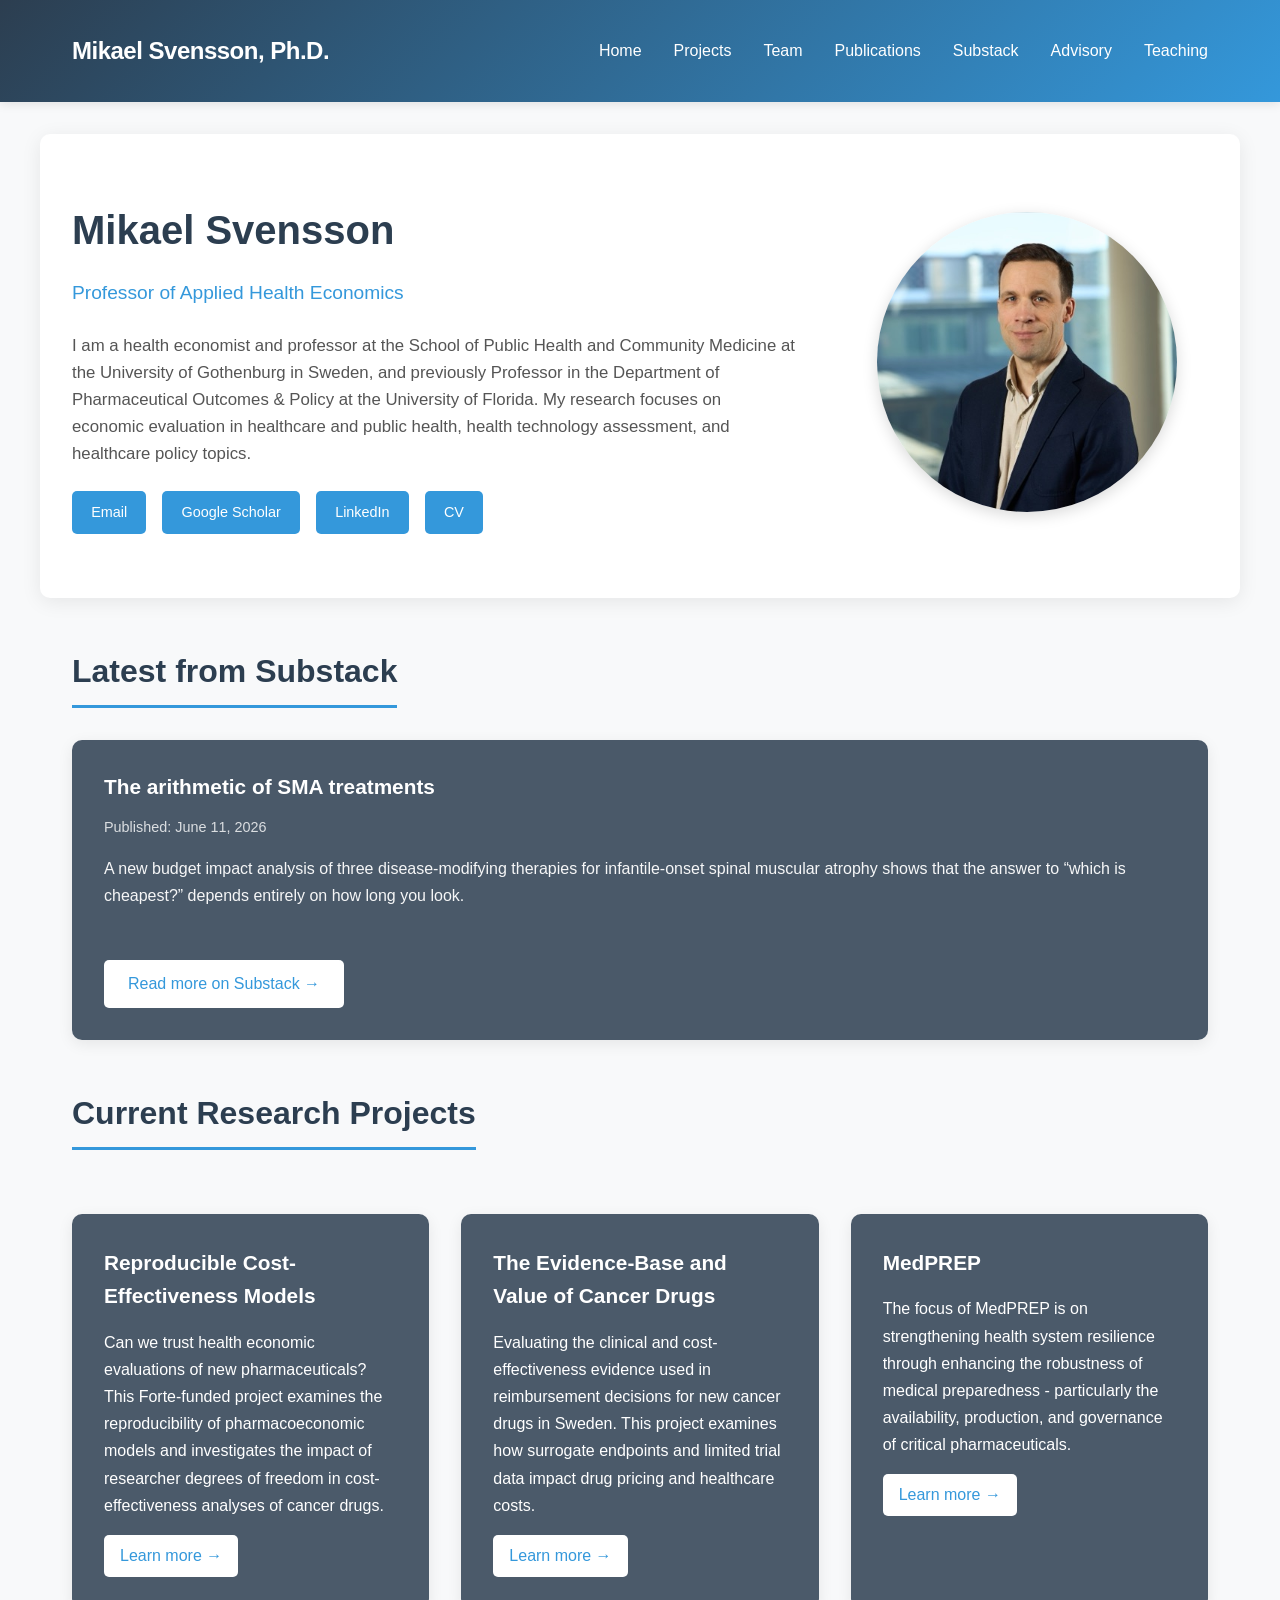
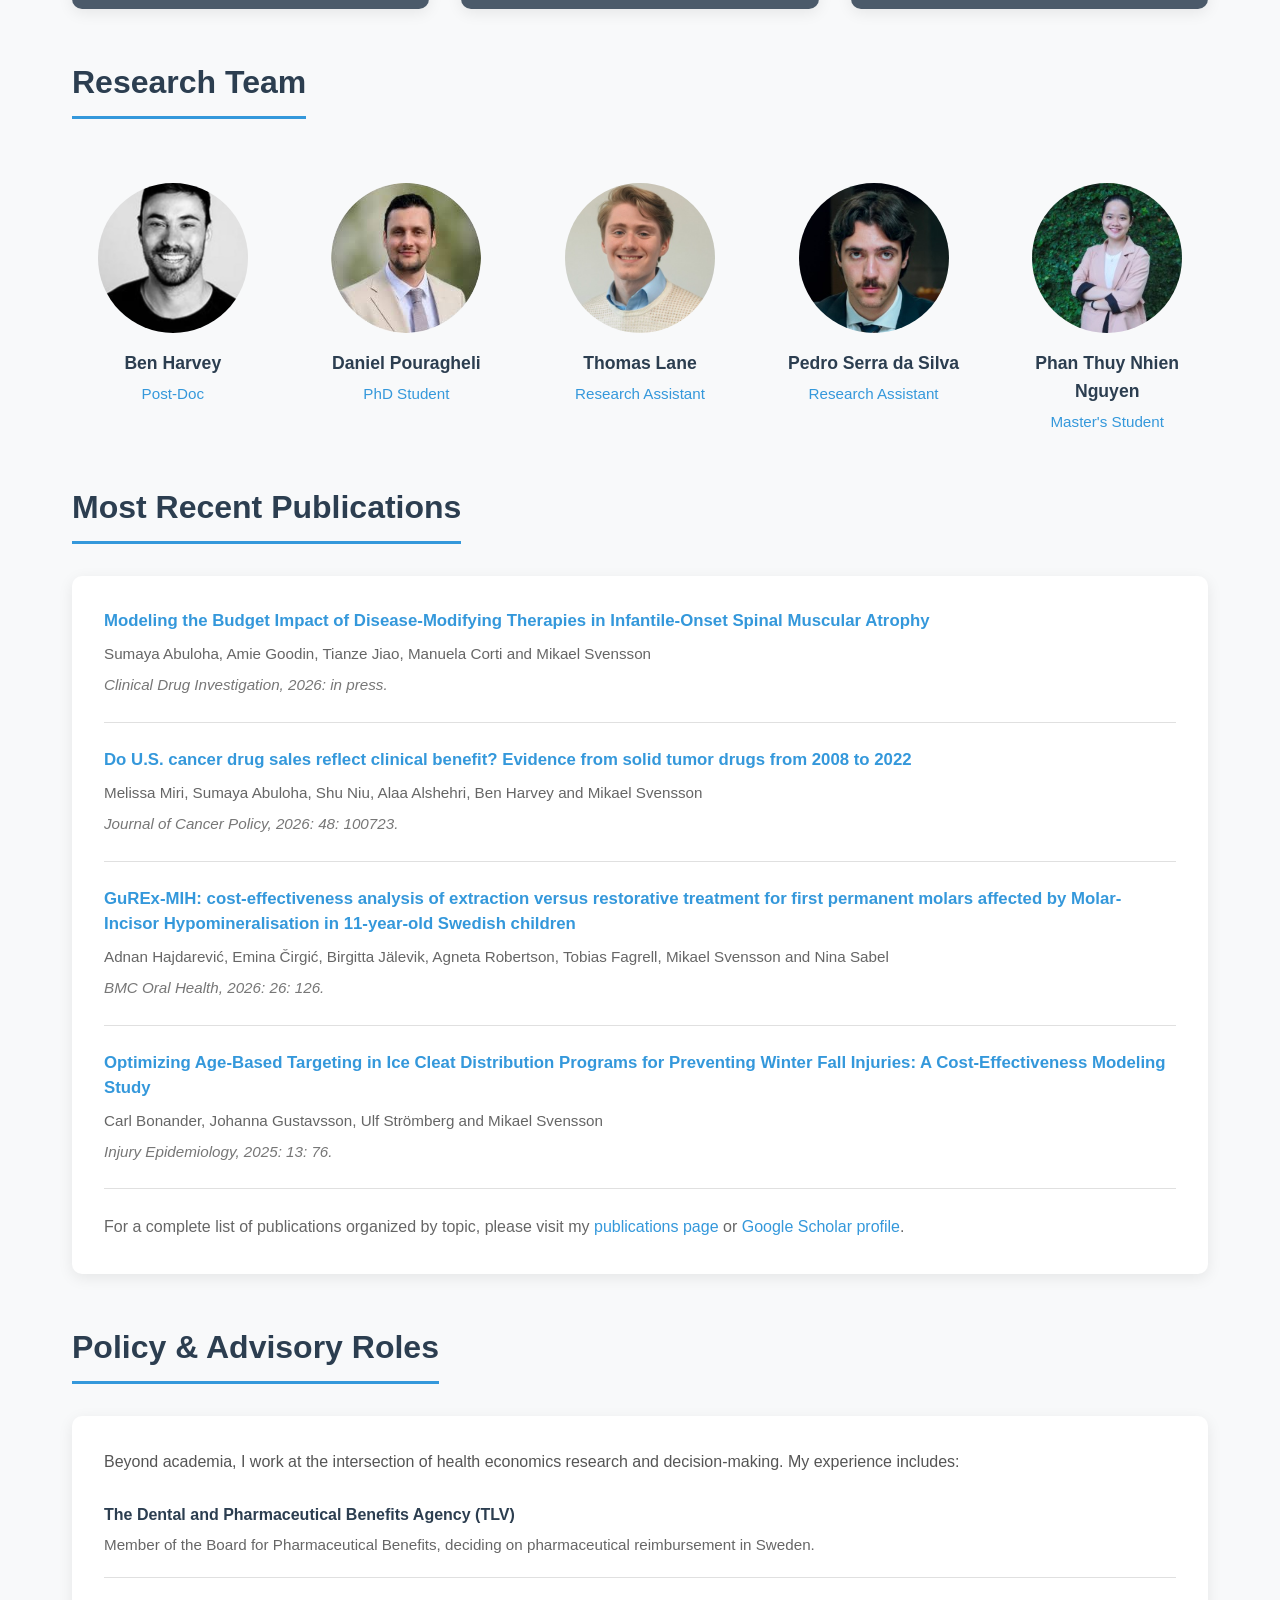
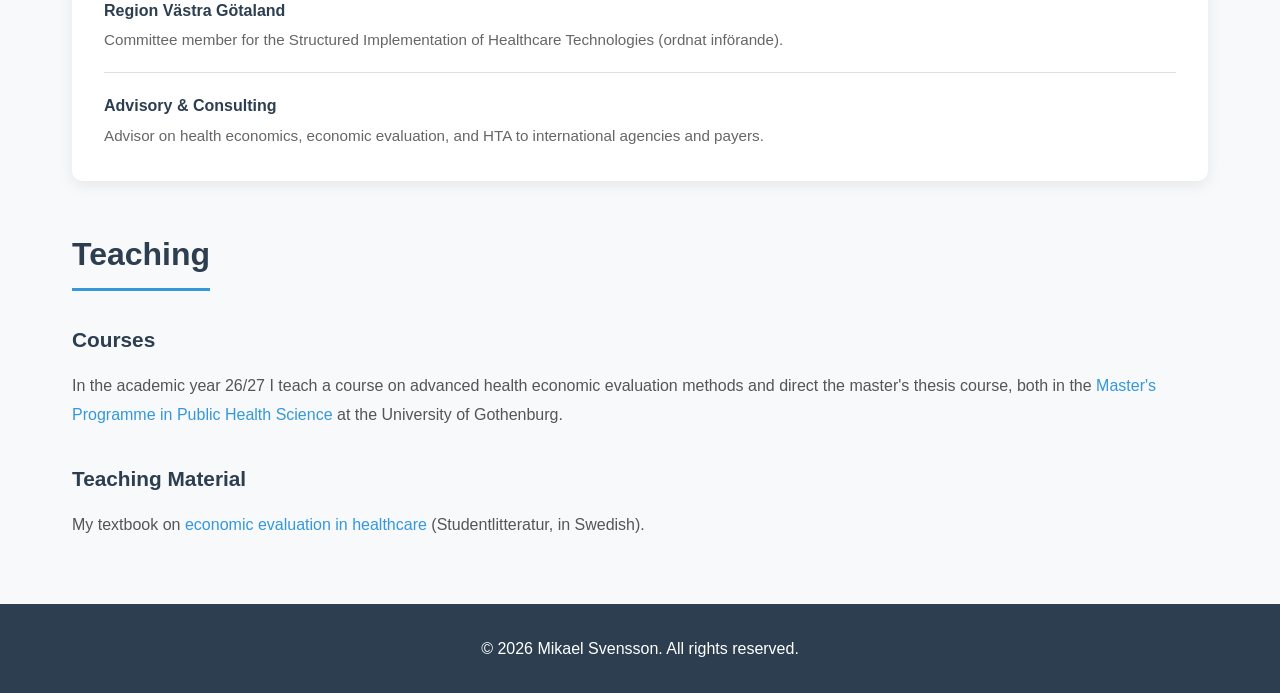
==== commit 1f18eb61: "Update index.html" ====
--- a/index.html
+++ b/index.html
@@ -1,3 +1,4 @@
+
 <!DOCTYPE html>
 <html lang="en">
 <head>
@@ -420,6 +421,7 @@
                 <li><a href="#team">Team</a></li>
                 <li><a href="publications.html">Publications</a></li>
                 <li><a href="https://pharmaekonomi.substack.com/" target="_blank">Substack</a></li>
+                <li><a href="#advisory">Advisory</a></li>
                 <li><a href="#teaching">Teaching</a></li>
             </ul>
         </nav>
@@ -430,7 +432,7 @@
             <div class="hero-content">
                 <h1>Mikael Svensson</h1>
                 <div class="subtitle">Professor of Applied Health Economics</div>
-                <p>I am a health economist and professor at the School of Public Health and Community Medicine at the University of Gothenburg in Sweden. My research focuses on economic evaluation in healthcare and public health, health technology assessment, and healthcare policy topics.</p>
+                <p>I am a health economist and professor at the School of Public Health and Community Medicine at the University of Gothenburg in Sweden, and previously Professor in the Department of Pharmaceutical Outcomes &amp; Policy at the University of Florida. My research focuses on economic evaluation in healthcare and public health, health technology assessment, and healthcare policy topics.</p>
                 <div class="social-links">
                     <a href="mailto:mikael.svensson.2@gu.se">Email</a>
                     <a href="https://scholar.google.com/citations?user=gB-V5z8AAAAJ" target="_blank">Google Scholar</a>
@@ -439,7 +441,7 @@
                 </div>
             </div>
             <div class="hero-image">
-                <img src="Mikael_Svensson_2019.jpg" alt="Mikael Svensson">
+                <img src="mikael-svensson-2026.jpg" alt="Mikael Svensson">
             </div>
         </div>
 
@@ -474,14 +476,10 @@
         <div class="section" id="team">
             <h2 class="section-title">Research Team</h2>
             <div style="display: grid; grid-template-columns: repeat(auto-fit, minmax(180px, 1fr)); gap: 2rem; margin-top: 2rem;">
-                
+
                 <div style="text-align: center;">
                     <div style="width: 150px; height: 150px; border-radius: 50%; background: #d0d0d0; margin: 0 auto 1rem; display: flex; align-items: center; justify-content: center; overflow: hidden;">
-                        <!-- Replace with: <img src="ben-harvey.jpg" alt="Ben Harvey" style="width: 100%; height: 100%; object-fit: cover;"> -->
-                        <svg xmlns="http://www.w3.org/2000/svg" viewBox="0 0 24 24" fill="none" stroke="#999" stroke-width="1.5" stroke-linecap="round" stroke-linejoin="round" style="width: 60px; height: 60px;">
-                            <path d="M20 21v-2a4 4 0 0 0-4-4H8a4 4 0 0 0-4 4v2"></path>
-                            <circle cx="12" cy="7" r="4"></circle>
-                        </svg>
+                        <img src="ben.jpg" alt="Ben Harvey" style="width: 100%; height: 100%; object-fit: cover;">
                     </div>
                     <h4 style="color: #2c3e50; margin-bottom: 0.3rem; font-size: 1.1rem;">Ben Harvey</h4>
                     <p style="color: #3498db; font-size: 0.95rem;">Post-Doc</p>
@@ -489,11 +487,7 @@
 
                 <div style="text-align: center;">
                     <div style="width: 150px; height: 150px; border-radius: 50%; background: #d0d0d0; margin: 0 auto 1rem; display: flex; align-items: center; justify-content: center; overflow: hidden;">
-                        <!-- Replace with: <img src="daniel-pouragheli.jpg" alt="Daniel Pouragheli" style="width: 100%; height: 100%; object-fit: cover;"> -->
-                        <svg xmlns="http://www.w3.org/2000/svg" viewBox="0 0 24 24" fill="none" stroke="#999" stroke-width="1.5" stroke-linecap="round" stroke-linejoin="round" style="width: 60px; height: 60px;">
-                            <path d="M20 21v-2a4 4 0 0 0-4-4H8a4 4 0 0 0-4 4v2"></path>
-                            <circle cx="12" cy="7" r="4"></circle>
-                        </svg>
+                        <img src="daniel.jpg" alt="Daniel Pouragheli" style="width: 100%; height: 100%; object-fit: cover;">
                     </div>
                     <h4 style="color: #2c3e50; margin-bottom: 0.3rem; font-size: 1.1rem;">Daniel Pouragheli</h4>
                     <p style="color: #3498db; font-size: 0.95rem;">PhD Student</p>
@@ -501,11 +495,7 @@
 
                 <div style="text-align: center;">
                     <div style="width: 150px; height: 150px; border-radius: 50%; background: #d0d0d0; margin: 0 auto 1rem; display: flex; align-items: center; justify-content: center; overflow: hidden;">
-                        <!-- Replace with: <img src="thomas-lane.jpg" alt="Thomas Lane" style="width: 100%; height: 100%; object-fit: cover;"> -->
-                        <svg xmlns="http://www.w3.org/2000/svg" viewBox="0 0 24 24" fill="none" stroke="#999" stroke-width="1.5" stroke-linecap="round" stroke-linejoin="round" style="width: 60px; height: 60px;">
-                            <path d="M20 21v-2a4 4 0 0 0-4-4H8a4 4 0 0 0-4 4v2"></path>
-                            <circle cx="12" cy="7" r="4"></circle>
-                        </svg>
+                        <img src="thomas.jpg" alt="Thomas Lane" style="width: 100%; height: 100%; object-fit: cover;">
                     </div>
                     <h4 style="color: #2c3e50; margin-bottom: 0.3rem; font-size: 1.1rem;">Thomas Lane</h4>
                     <p style="color: #3498db; font-size: 0.95rem;">Research Assistant</p>
@@ -513,11 +503,7 @@
 
                 <div style="text-align: center;">
                     <div style="width: 150px; height: 150px; border-radius: 50%; background: #d0d0d0; margin: 0 auto 1rem; display: flex; align-items: center; justify-content: center; overflow: hidden;">
-                        <!-- Replace with: <img src="pedro-serra.jpg" alt="Pedro Serra da Silva" style="width: 100%; height: 100%; object-fit: cover;"> -->
-                        <svg xmlns="http://www.w3.org/2000/svg" viewBox="0 0 24 24" fill="none" stroke="#999" stroke-width="1.5" stroke-linecap="round" stroke-linejoin="round" style="width: 60px; height: 60px;">
-                            <path d="M20 21v-2a4 4 0 0 0-4-4H8a4 4 0 0 0-4 4v2"></path>
-                            <circle cx="12" cy="7" r="4"></circle>
-                        </svg>
+                        <img src="pedro.jpg" alt="Pedro Serra da Silva" style="width: 100%; height: 100%; object-fit: cover;">
                     </div>
                     <h4 style="color: #2c3e50; margin-bottom: 0.3rem; font-size: 1.1rem;">Pedro Serra da Silva</h4>
                     <p style="color: #3498db; font-size: 0.95rem;">Research Assistant</p>
@@ -525,11 +511,7 @@
 
                 <div style="text-align: center;">
                     <div style="width: 150px; height: 150px; border-radius: 50%; background: #d0d0d0; margin: 0 auto 1rem; display: flex; align-items: center; justify-content: center; overflow: hidden;">
-                        <!-- Replace with: <img src="nhien-nguyen.jpg" alt="Phan Thuy Nhien Nguyen" style="width: 100%; height: 100%; object-fit: cover;"> -->
-                        <svg xmlns="http://www.w3.org/2000/svg" viewBox="0 0 24 24" fill="none" stroke="#999" stroke-width="1.5" stroke-linecap="round" stroke-linejoin="round" style="width: 60px; height: 60px;">
-                            <path d="M20 21v-2a4 4 0 0 0-4-4H8a4 4 0 0 0-4 4v2"></path>
-                            <circle cx="12" cy="7" r="4"></circle>
-                        </svg>
+                        <img src="nhien.jpg" alt="Phan Thuy Nhien Nguyen" style="width: 100%; height: 100%; object-fit: cover;">
                     </div>
                     <h4 style="color: #2c3e50; margin-bottom: 0.3rem; font-size: 1.1rem;">Phan Thuy Nhien Nguyen</h4>
                     <p style="color: #3498db; font-size: 0.95rem;">Master's Student</p>
@@ -555,15 +537,15 @@
                 </div>
 
                 <div class="publication" style="margin-bottom: 1.5rem; padding-bottom: 1.5rem; border-bottom: 1px solid #e0e0e0;">
-                    <a href="https://academic.oup.com/healthaffairsscholar/article/3/4/qxaf051/8074216" target="_blank" style="color: #3498db; text-decoration: none; font-weight: 600; font-size: 1.05rem; line-height: 1.5; display: inline-block; margin-bottom: 0.5rem;">An Analysis of US Net Cancer Drug Launch Prices and Clinical Efficacy and Certainty of Evidence from 2008 to 2022</a>
-                    <p style="color: #666; font-size: 0.95rem; margin-bottom: 0.3rem;">Sumaya Abuloha, Ben Harvey, Shu Niu, Alaa Alshehri, Melissa Miri, Katherine Clifford, James Chambers and Mikael Svensson</p>
-                    <p style="color: #777; font-style: italic; font-size: 0.95rem;">Health Affairs Scholar, 2025: 3: qxaf051.</p>
+                    <a href="https://link.springer.com/article/10.1186/s12903-025-07633-4" target="_blank" style="color: #3498db; text-decoration: none; font-weight: 600; font-size: 1.05rem; line-height: 1.5; display: inline-block; margin-bottom: 0.5rem;">GuREx-MIH: cost-effectiveness analysis of extraction versus restorative treatment for first permanent molars affected by Molar-Incisor Hypomineralisation in 11-year-old Swedish children</a>
+                    <p style="color: #666; font-size: 0.95rem; margin-bottom: 0.3rem;">Adnan Hajdarević, Emina Čirgić, Birgitta Jälevik, Agneta Robertson, Tobias Fagrell, Mikael Svensson and Nina Sabel</p>
+                    <p style="color: #777; font-style: italic; font-size: 0.95rem;">BMC Oral Health, 2026: 26: 126.</p>
                 </div>
 
                 <div class="publication" style="margin-bottom: 1.5rem; padding-bottom: 1.5rem; border-bottom: 1px solid #e0e0e0;">
-                    <a href="https://www.valueinhealthjournal.com/article/S1098-3015%2825%2900042-7/abstract" target="_blank" style="color: #3498db; text-decoration: none; font-weight: 600; font-size: 1.05rem; line-height: 1.5; display: inline-block; margin-bottom: 0.5rem;">Capturing the Additional Cardiovascular Benefits of SGLT2 Inhibitors and GLP-1 Receptor Agonists Beyond the Control of Traditional Risk Factors in People with Diabetes</a>
-                    <p style="color: #666; font-size: 0.95rem; margin-bottom: 0.3rem;">Shu Niu, Dawei Guan, Lizheng Shi, Vivian Fonseca, Mikael Svensson, Mohammed Ali, Yan Sun, Xin Hu, Chang Su, Carl Yang and Hui Shao</p>
-                    <p style="color: #777; font-style: italic; font-size: 0.95rem;">Value in Health, 2025: 28: 762-768.</p>
+                    <a href="https://injepijournal.biomedcentral.com/articles/10.1186/s40621-025-00637-2" target="_blank" style="color: #3498db; text-decoration: none; font-weight: 600; font-size: 1.05rem; line-height: 1.5; display: inline-block; margin-bottom: 0.5rem;">Optimizing Age-Based Targeting in Ice Cleat Distribution Programs for Preventing Winter Fall Injuries: A Cost-Effectiveness Modeling Study</a>
+                    <p style="color: #666; font-size: 0.95rem; margin-bottom: 0.3rem;">Carl Bonander, Johanna Gustavsson, Ulf Strömberg and Mikael Svensson</p>
+                    <p style="color: #777; font-style: italic; font-size: 0.95rem;">Injury Epidemiology, 2025: 13: 76.</p>
                 </div>
 
                 <p style="color: #666; line-height: 1.8; margin-top: 1.5rem;">
@@ -572,13 +554,34 @@
             </div>
         </div>
 
+        <div class="section" id="advisory">
+            <h2 class="section-title">Policy &amp; Advisory Roles</h2>
+            <div class="card">
+                <p style="color: #555; line-height: 1.8; margin-bottom: 1.5rem;">
+                    Beyond academia, I work at the intersection of health economics research and decision-making. My experience includes:
+                </p>
+                <div style="margin-bottom: 1.2rem; padding-bottom: 1.2rem; border-bottom: 1px solid #e0e0e0;">
+                    <p style="color: #2c3e50; font-weight: 600; margin-bottom: 0.2rem;">The Dental and Pharmaceutical Benefits Agency (TLV)</p>
+                    <p style="color: #666; font-size: 0.95rem;">Member of the Board for Pharmaceutical Benefits, deciding on pharmaceutical reimbursement in Sweden.</p>
+                </div>
+                <div style="margin-bottom: 1.2rem; padding-bottom: 1.2rem; border-bottom: 1px solid #e0e0e0;">
+                    <p style="color: #2c3e50; font-weight: 600; margin-bottom: 0.2rem;">Region V&auml;stra G&ouml;taland</p>
+                    <p style="color: #666; font-size: 0.95rem;">Committee member for the Structured Implementation of Healthcare Technologies (ordnat inf&ouml;rande).</p>
+                </div>
+                <div>
+                    <p style="color: #2c3e50; font-weight: 600; margin-bottom: 0.2rem;">Advisory &amp; Consulting</p>
+                    <p style="color: #666; font-size: 0.95rem;">Advisor on health economics, economic evaluation, and HTA to international agencies and payers.</p>
+                </div>
+            </div>
+        </div>
+
         <div class="section" id="teaching">
             <h2 class="section-title">Teaching</h2>
-            
+
             <div style="margin-bottom: 2rem;">
                 <h3 style="color: #2c3e50; font-size: 1.3rem; margin-bottom: 1rem;">Courses</h3>
                 <p style="color: #555; line-height: 1.8; margin-bottom: 0.8rem;">
-                    Spring 2026 I teach a Ph.D. level course on <a href="https://www.gu.se/nyheter/forskarutbildningskurs-i-halsoekonomisk-utvarderingsmetod" target="_blank" style="color: #3498db; text-decoration: none;">Health Economic Evaluation Methods</a> and co-ordinate the Master's of Public Health Thesis course.
+                    In the academic year 26/27 I teach a course on advanced health economic evaluation methods and direct the master's thesis course, both in the <a href="https://www.gu.se/en/study-gothenburg/masters-programme-in-public-health-science-m2php" target="_blank" style="color: #3498db; text-decoration: none;">Master's Programme in Public Health Science</a> at the University of Gothenburg.
                 </p>
             </div>
 
@@ -610,24 +613,24 @@
     }
 ];
         // ============================================
-        
+
         // Function to display Substack posts
         function loadSubstackPosts() {
             const container = document.getElementById('substack-posts');
             let html = '';
-            
+
             // Display only the latest post
             substackPosts.slice(0, 1).forEach(post => {
                 const pubDate = new Date(post.date);
-                const formattedDate = pubDate.toLocaleDateString('en-US', { 
-                    year: 'numeric', 
-                    month: 'long', 
-                    day: 'numeric' 
+                const formattedDate = pubDate.toLocaleDateString('en-US', {
+                    year: 'numeric',
+                    month: 'long',
+                    day: 'numeric'
                 });
-                
+
                 // Add inline style for background image
                 const backgroundStyle = post.image ? `style="background-image: url('${post.image}');"` : '';
-                
+
                 html += `
                     <div class="substack-post" ${backgroundStyle}>
                         <h3><a href="${post.url}" target="_blank">${post.title}</a></h3>
@@ -637,10 +640,10 @@
                     </div>
                 `;
             });
-            
+
             container.innerHTML = html;
         }
-        
+
         // Load posts when page loads
         document.addEventListener('DOMContentLoaded', loadSubstackPosts);
     </script>
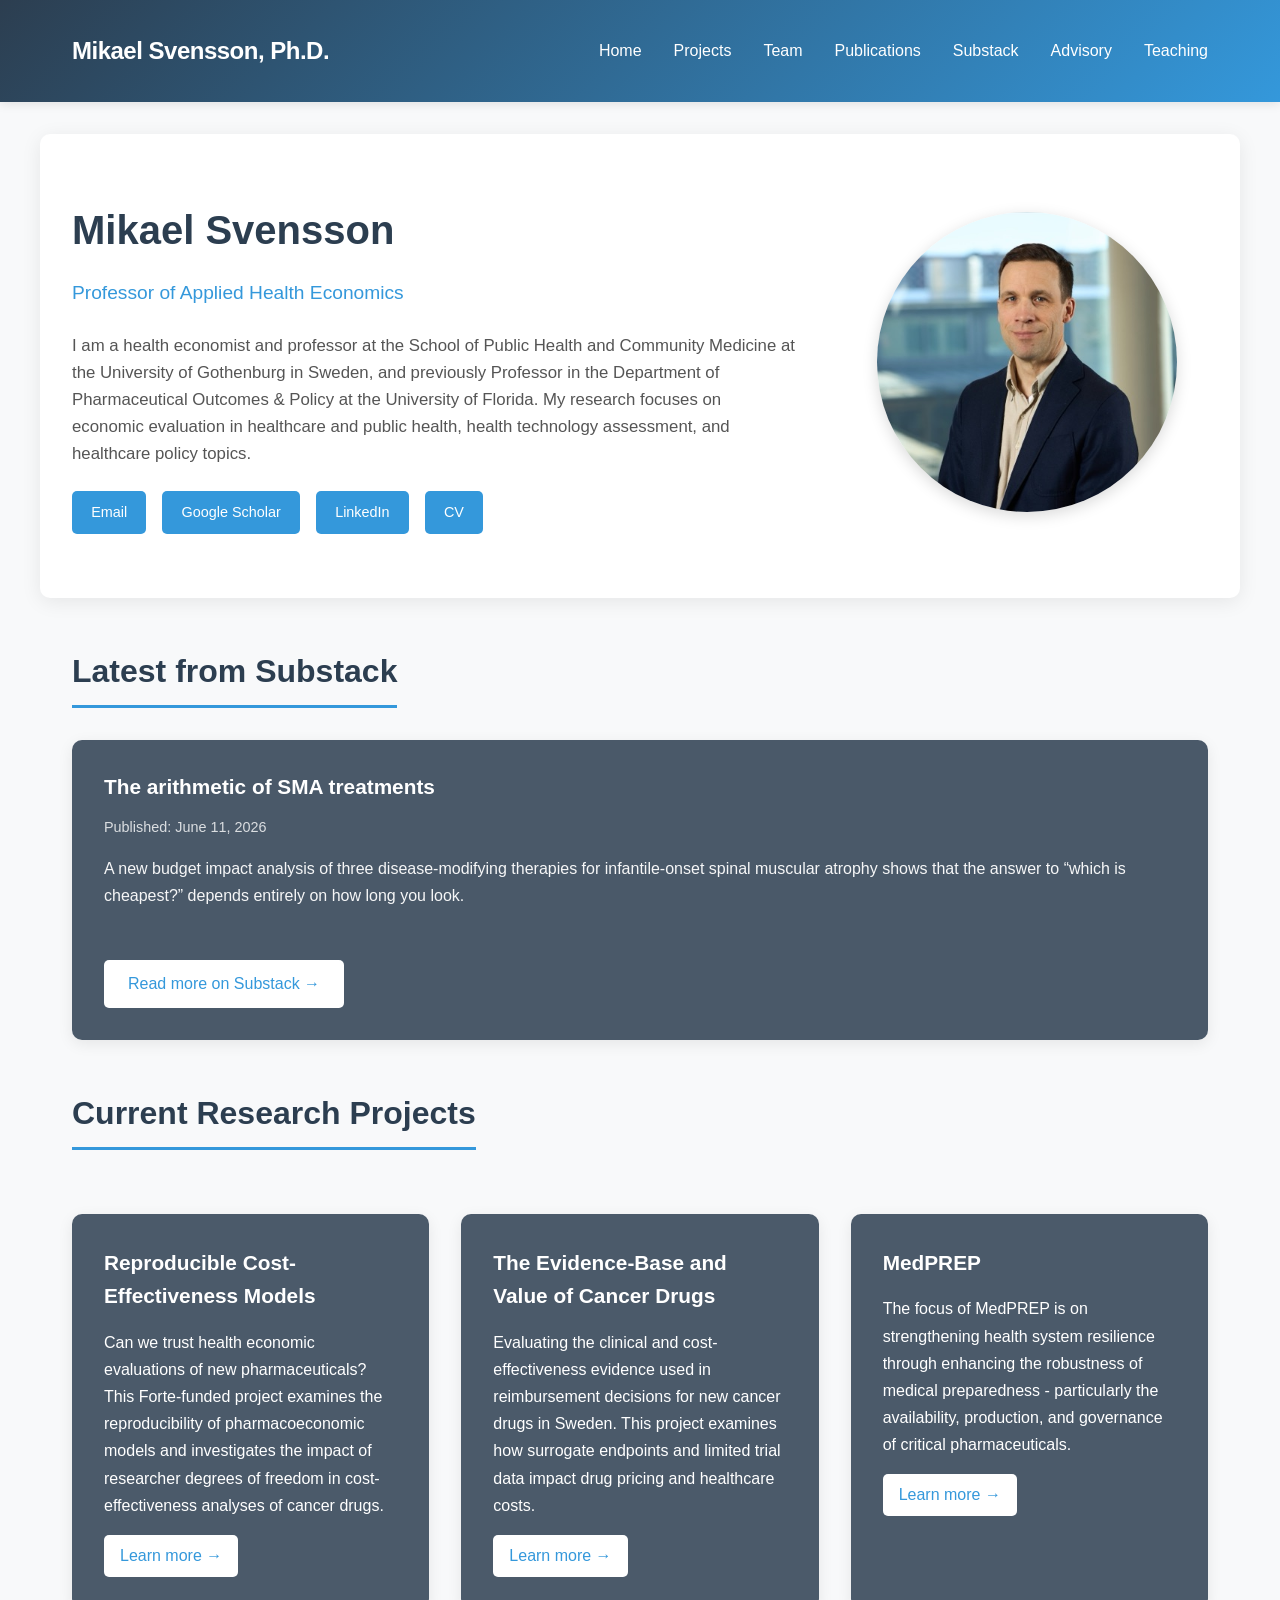
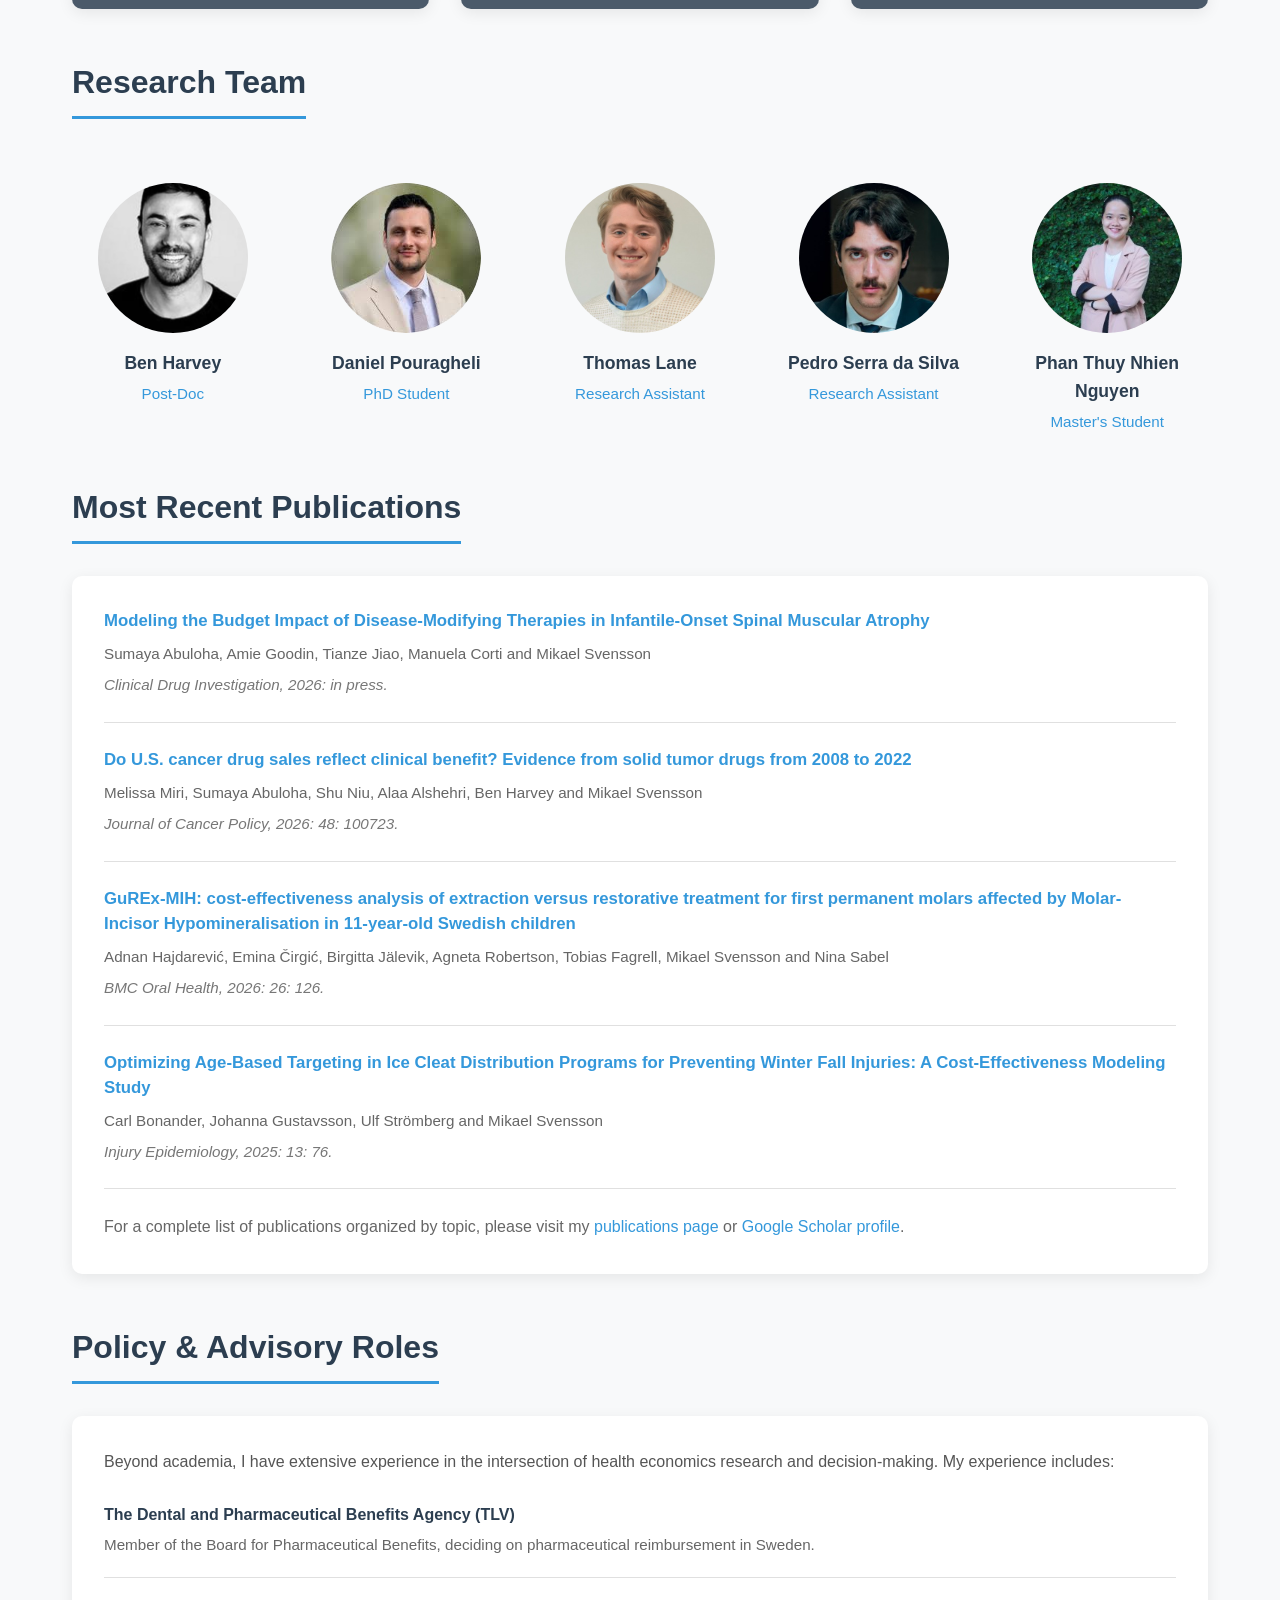
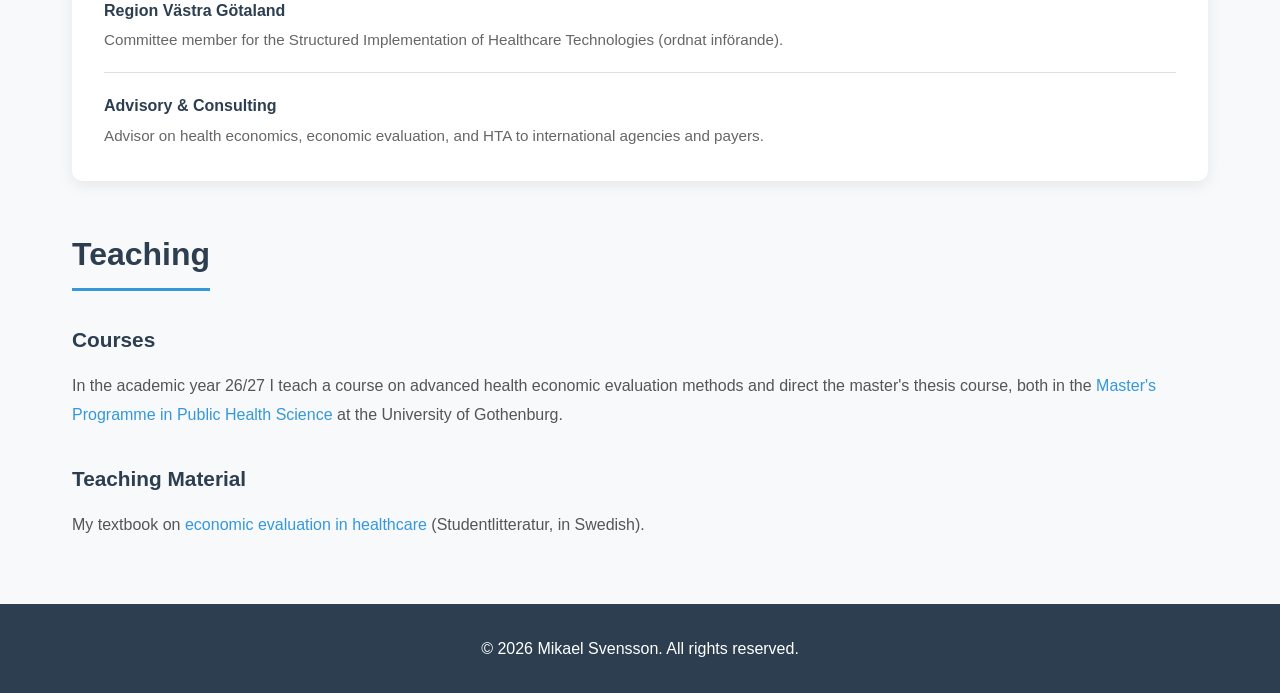
==== commit e1fb9b33: "Update index.html" ====
--- a/index.html
+++ b/index.html
@@ -5,6 +5,36 @@
     <meta charset="UTF-8">
     <meta name="viewport" content="width=device-width, initial-scale=1.0">
     <title>Mikael Svensson, Ph.D. - Health Economics</title>
+    <link rel="icon" type="image/svg+xml" href="favicon.svg">
+    <meta name="description" content="Mikael Svensson is Professor of Applied Health Economics at the University of Gothenburg. Research on economic evaluation, health technology assessment, and healthcare policy.">
+    <meta name="author" content="Mikael Svensson">
+    <link rel="canonical" href="https://www.msvensson.com/">
+    <meta property="og:title" content="Mikael Svensson, Ph.D. - Health Economics">
+    <meta property="og:description" content="Professor of Applied Health Economics at the University of Gothenburg. Research on economic evaluation, health technology assessment, and healthcare policy.">
+    <meta property="og:type" content="profile">
+    <meta property="og:url" content="https://www.msvensson.com/">
+    <meta property="og:image" content="https://www.msvensson.com/mikael-svensson-2026.jpg">
+    <script type="application/ld+json">
+    {
+      "@context": "https://schema.org",
+      "@type": "Person",
+      "name": "Mikael Svensson",
+      "honorificSuffix": "Ph.D.",
+      "url": "https://www.msvensson.com/",
+      "image": "https://www.msvensson.com/mikael-svensson-2026.jpg",
+      "jobTitle": "Professor of Applied Health Economics",
+      "worksFor": {
+        "@type": "CollegeOrUniversity",
+        "name": "University of Gothenburg"
+      },
+      "email": "mailto:mikael.svensson.2@gu.se",
+      "sameAs": [
+        "https://scholar.google.com/citations?user=gB-V5z8AAAAJ",
+        "https://www.linkedin.com/in/profsvensson/",
+        "https://pharmaekonomi.substack.com/"
+      ]
+    }
+    </script>
     <style>
         * {
             margin: 0;
@@ -558,7 +588,7 @@
             <h2 class="section-title">Policy &amp; Advisory Roles</h2>
             <div class="card">
                 <p style="color: #555; line-height: 1.8; margin-bottom: 1.5rem;">
-                    Beyond academia, I work at the intersection of health economics research and decision-making. My experience includes:
+                    Beyond academia, I have extensive experience in the intersection of health economics research and decision-making. My experience includes:
                 </p>
                 <div style="margin-bottom: 1.2rem; padding-bottom: 1.2rem; border-bottom: 1px solid #e0e0e0;">
                     <p style="color: #2c3e50; font-weight: 600; margin-bottom: 0.2rem;">The Dental and Pharmaceutical Benefits Agency (TLV)</p>
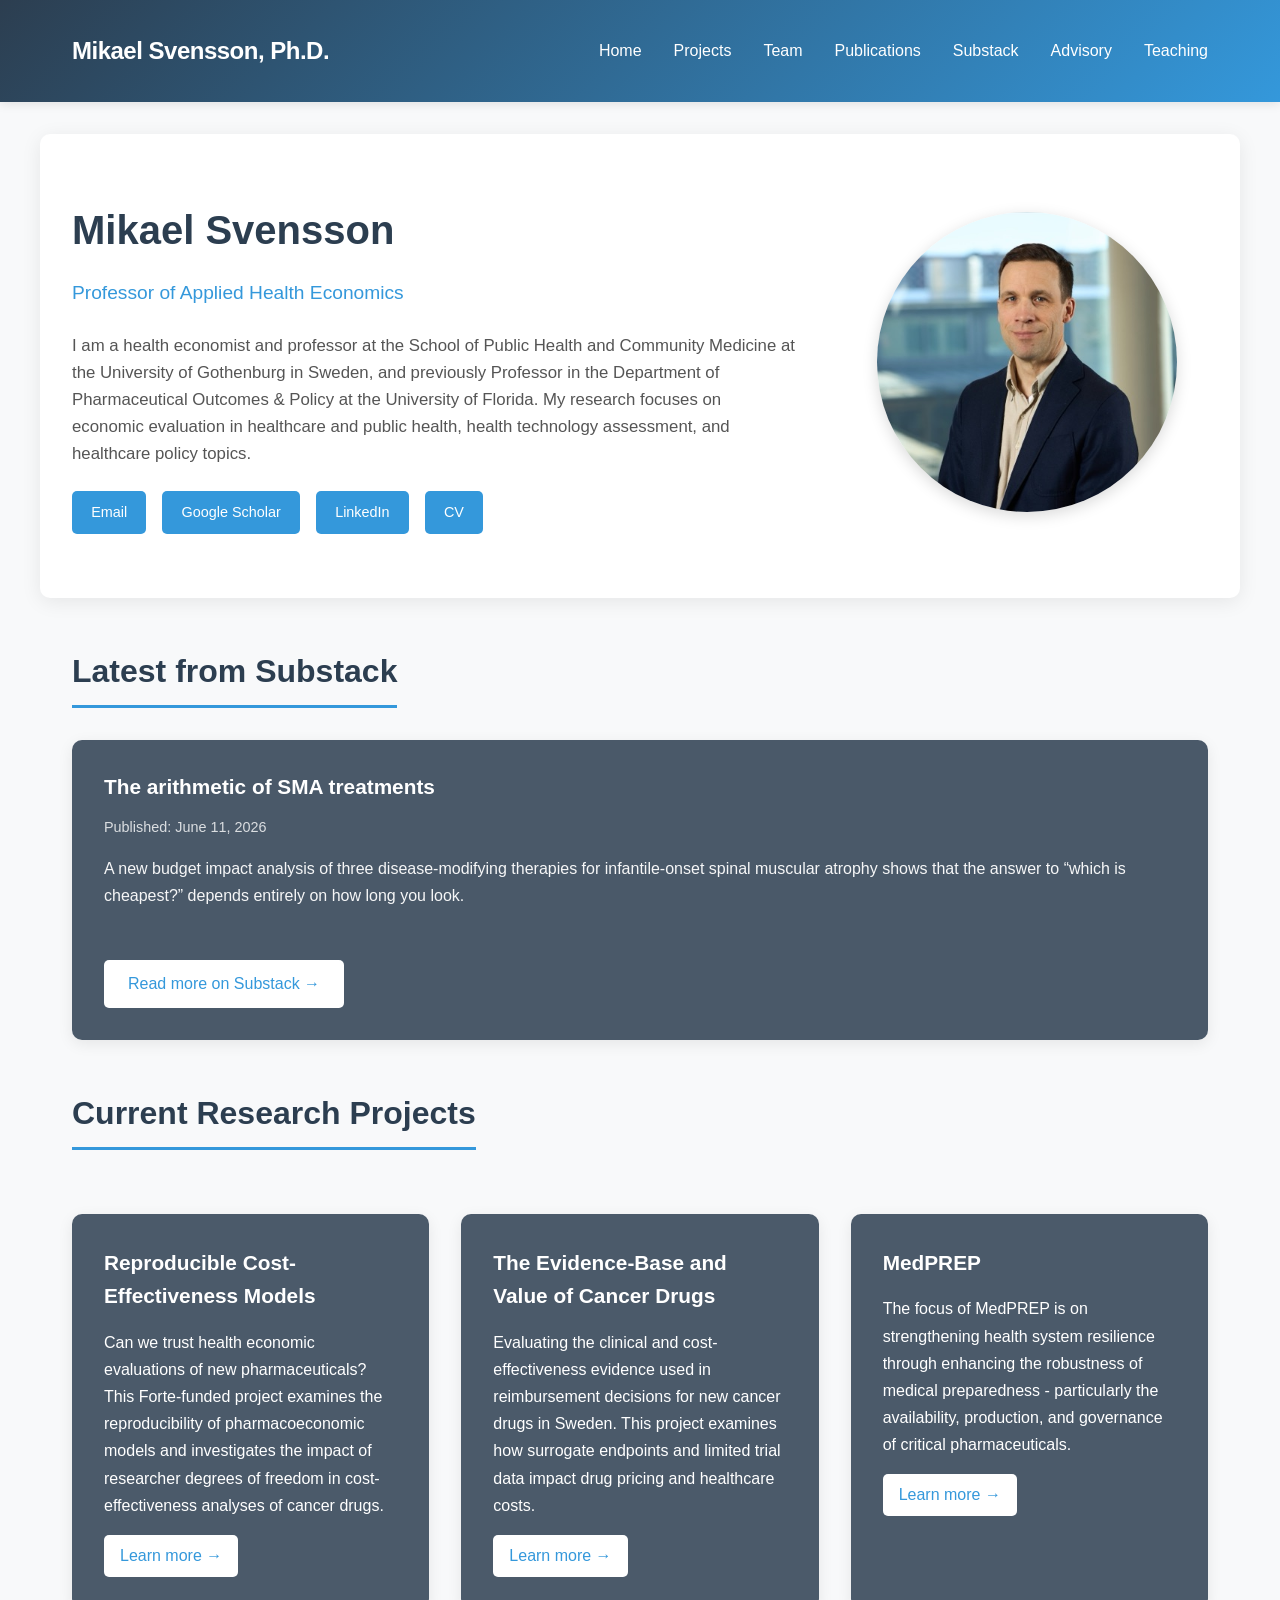
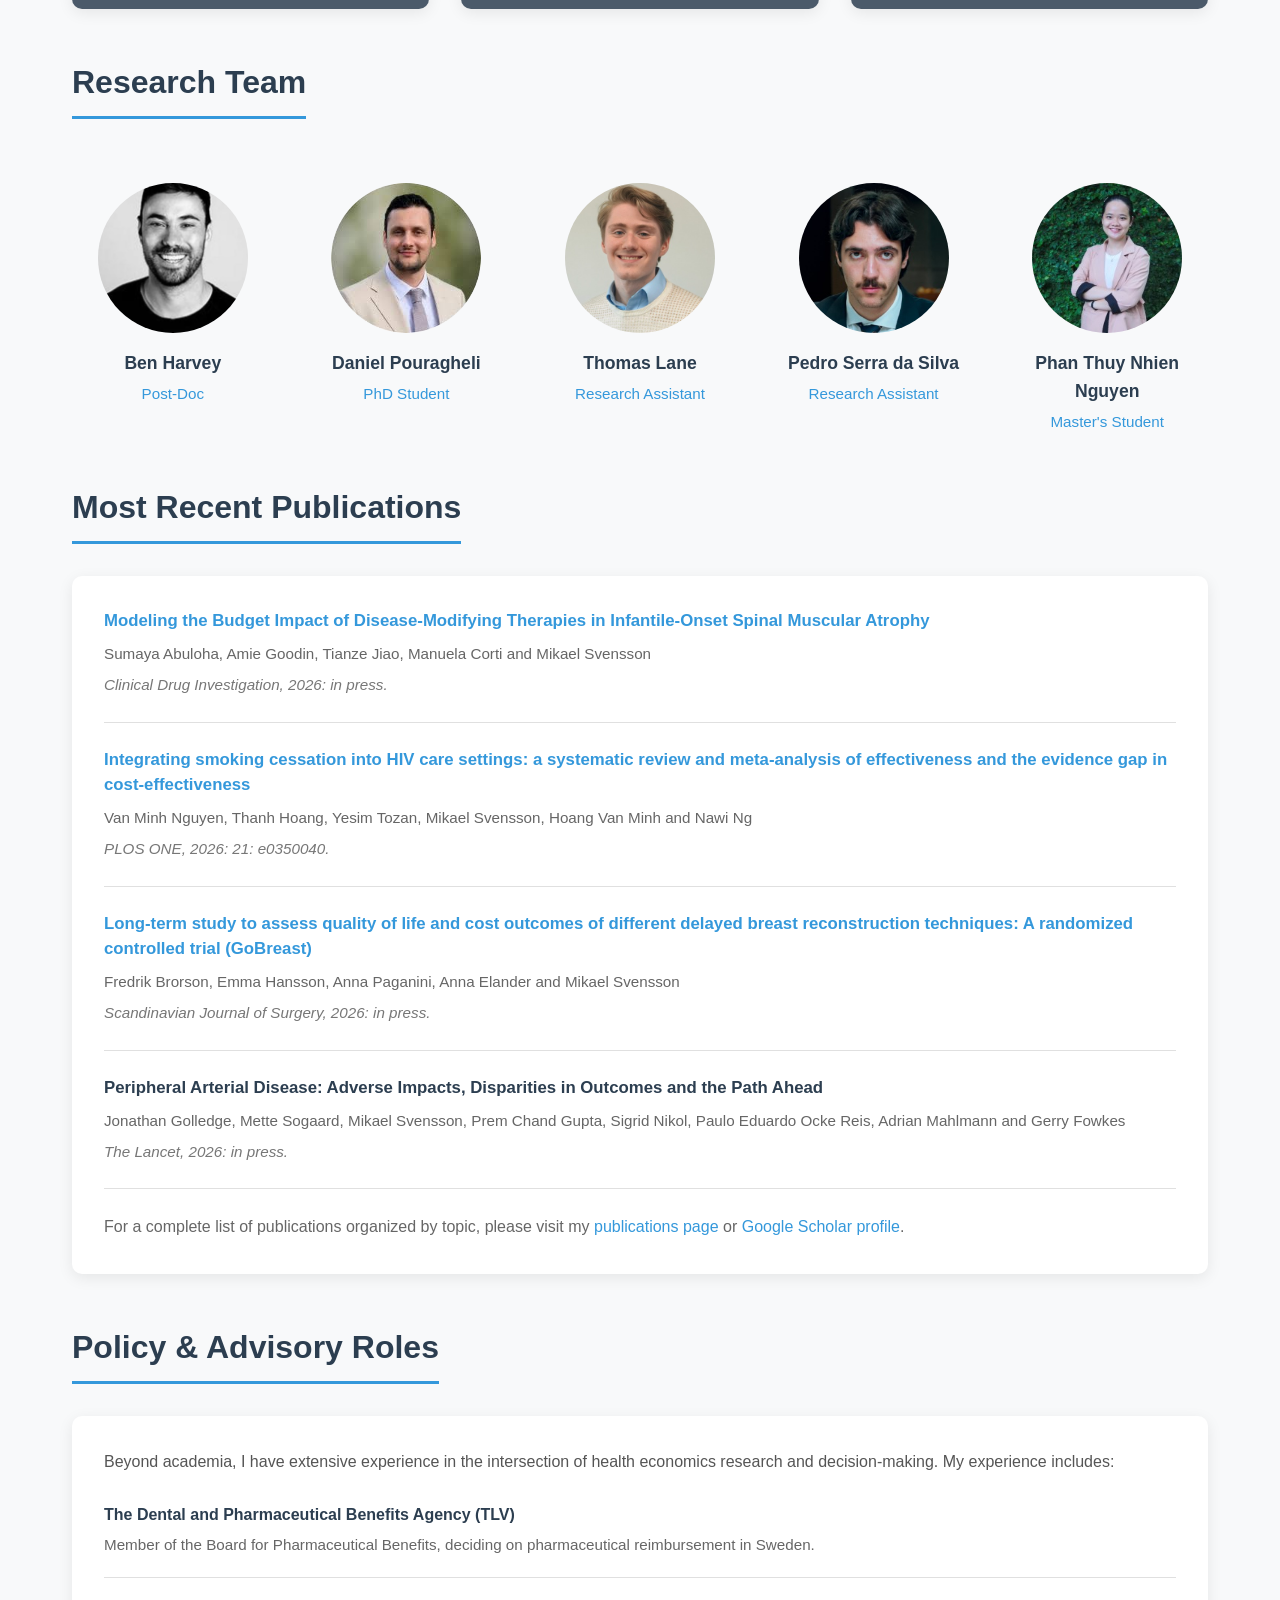
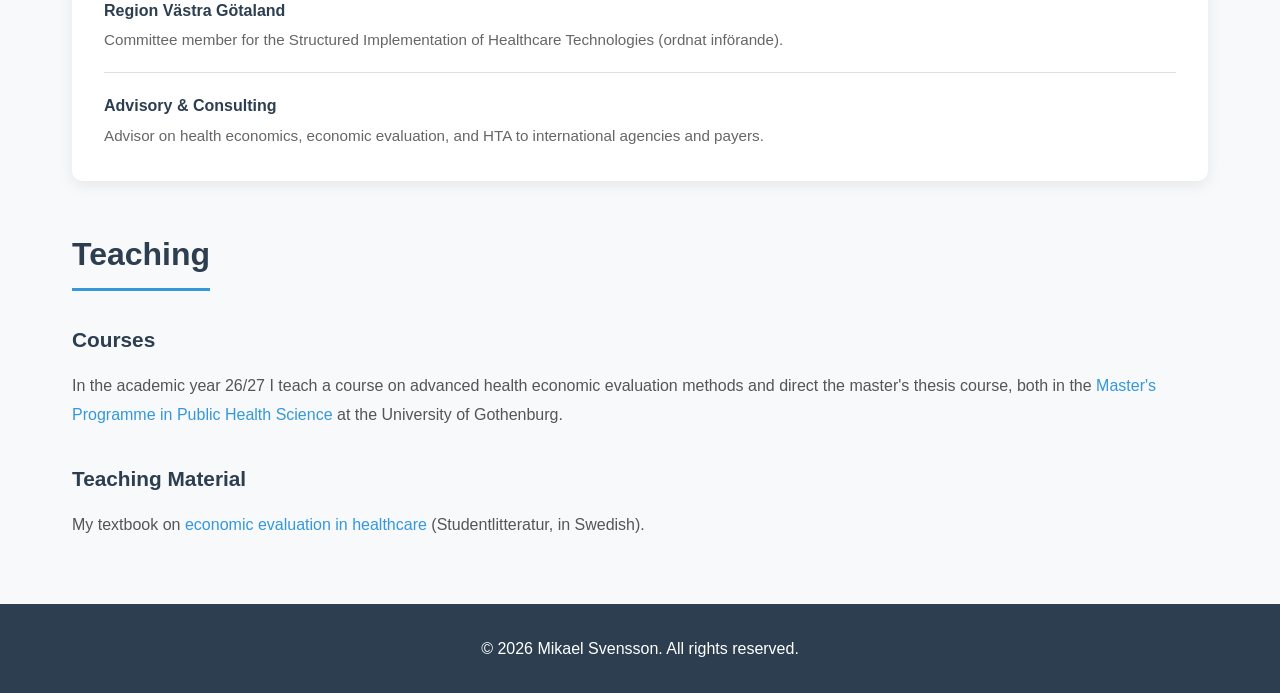
==== commit cad55017: "Update index.html" ====
--- a/index.html
+++ b/index.html
@@ -561,21 +561,21 @@
                 </div>
 
                 <div class="publication" style="margin-bottom: 1.5rem; padding-bottom: 1.5rem; border-bottom: 1px solid #e0e0e0;">
-                    <a href="https://www.sciencedirect.com/science/article/pii/S2213538326000238" target="_blank" style="color: #3498db; text-decoration: none; font-weight: 600; font-size: 1.05rem; line-height: 1.5; display: inline-block; margin-bottom: 0.5rem;">Do U.S. cancer drug sales reflect clinical benefit? Evidence from solid tumor drugs from 2008 to 2022</a>
-                    <p style="color: #666; font-size: 0.95rem; margin-bottom: 0.3rem;">Melissa Miri, Sumaya Abuloha, Shu Niu, Alaa Alshehri, Ben Harvey and Mikael Svensson</p>
-                    <p style="color: #777; font-style: italic; font-size: 0.95rem;">Journal of Cancer Policy, 2026: 48: 100723.</p>
+                    <a href="https://doi.org/10.1371/journal.pone.0350040" target="_blank" style="color: #3498db; text-decoration: none; font-weight: 600; font-size: 1.05rem; line-height: 1.5; display: inline-block; margin-bottom: 0.5rem;">Integrating smoking cessation into HIV care settings: a systematic review and meta-analysis of effectiveness and the evidence gap in cost-effectiveness</a>
+                    <p style="color: #666; font-size: 0.95rem; margin-bottom: 0.3rem;">Van Minh Nguyen, Thanh Hoang, Yesim Tozan, Mikael Svensson, Hoang Van Minh and Nawi Ng</p>
+                    <p style="color: #777; font-style: italic; font-size: 0.95rem;">PLOS ONE, 2026: 21: e0350040.</p>
                 </div>
 
                 <div class="publication" style="margin-bottom: 1.5rem; padding-bottom: 1.5rem; border-bottom: 1px solid #e0e0e0;">
-                    <a href="https://link.springer.com/article/10.1186/s12903-025-07633-4" target="_blank" style="color: #3498db; text-decoration: none; font-weight: 600; font-size: 1.05rem; line-height: 1.5; display: inline-block; margin-bottom: 0.5rem;">GuREx-MIH: cost-effectiveness analysis of extraction versus restorative treatment for first permanent molars affected by Molar-Incisor Hypomineralisation in 11-year-old Swedish children</a>
-                    <p style="color: #666; font-size: 0.95rem; margin-bottom: 0.3rem;">Adnan Hajdarević, Emina Čirgić, Birgitta Jälevik, Agneta Robertson, Tobias Fagrell, Mikael Svensson and Nina Sabel</p>
-                    <p style="color: #777; font-style: italic; font-size: 0.95rem;">BMC Oral Health, 2026: 26: 126.</p>
+                    <a href="https://doi.org/10.1177/14574969261462051" target="_blank" style="color: #3498db; text-decoration: none; font-weight: 600; font-size: 1.05rem; line-height: 1.5; display: inline-block; margin-bottom: 0.5rem;">Long-term study to assess quality of life and cost outcomes of different delayed breast reconstruction techniques: A randomized controlled trial (GoBreast)</a>
+                    <p style="color: #666; font-size: 0.95rem; margin-bottom: 0.3rem;">Fredrik Brorson, Emma Hansson, Anna Paganini, Anna Elander and Mikael Svensson</p>
+                    <p style="color: #777; font-style: italic; font-size: 0.95rem;">Scandinavian Journal of Surgery, 2026: in press.</p>
                 </div>
 
                 <div class="publication" style="margin-bottom: 1.5rem; padding-bottom: 1.5rem; border-bottom: 1px solid #e0e0e0;">
-                    <a href="https://injepijournal.biomedcentral.com/articles/10.1186/s40621-025-00637-2" target="_blank" style="color: #3498db; text-decoration: none; font-weight: 600; font-size: 1.05rem; line-height: 1.5; display: inline-block; margin-bottom: 0.5rem;">Optimizing Age-Based Targeting in Ice Cleat Distribution Programs for Preventing Winter Fall Injuries: A Cost-Effectiveness Modeling Study</a>
-                    <p style="color: #666; font-size: 0.95rem; margin-bottom: 0.3rem;">Carl Bonander, Johanna Gustavsson, Ulf Strömberg and Mikael Svensson</p>
-                    <p style="color: #777; font-style: italic; font-size: 0.95rem;">Injury Epidemiology, 2025: 13: 76.</p>
+                    <span style="color: #2c3e50; font-weight: 600; font-size: 1.05rem; line-height: 1.5; display: inline-block; margin-bottom: 0.5rem;">Peripheral Arterial Disease: Adverse Impacts, Disparities in Outcomes and the Path Ahead</span>
+                    <p style="color: #666; font-size: 0.95rem; margin-bottom: 0.3rem;">Jonathan Golledge, Mette Sogaard, Mikael Svensson, Prem Chand Gupta, Sigrid Nikol, Paulo Eduardo Ocke Reis, Adrian Mahlmann and Gerry Fowkes</p>
+                    <p style="color: #777; font-style: italic; font-size: 0.95rem;">The Lancet, 2026: in press.</p>
                 </div>
 
                 <p style="color: #666; line-height: 1.8; margin-top: 1.5rem;">
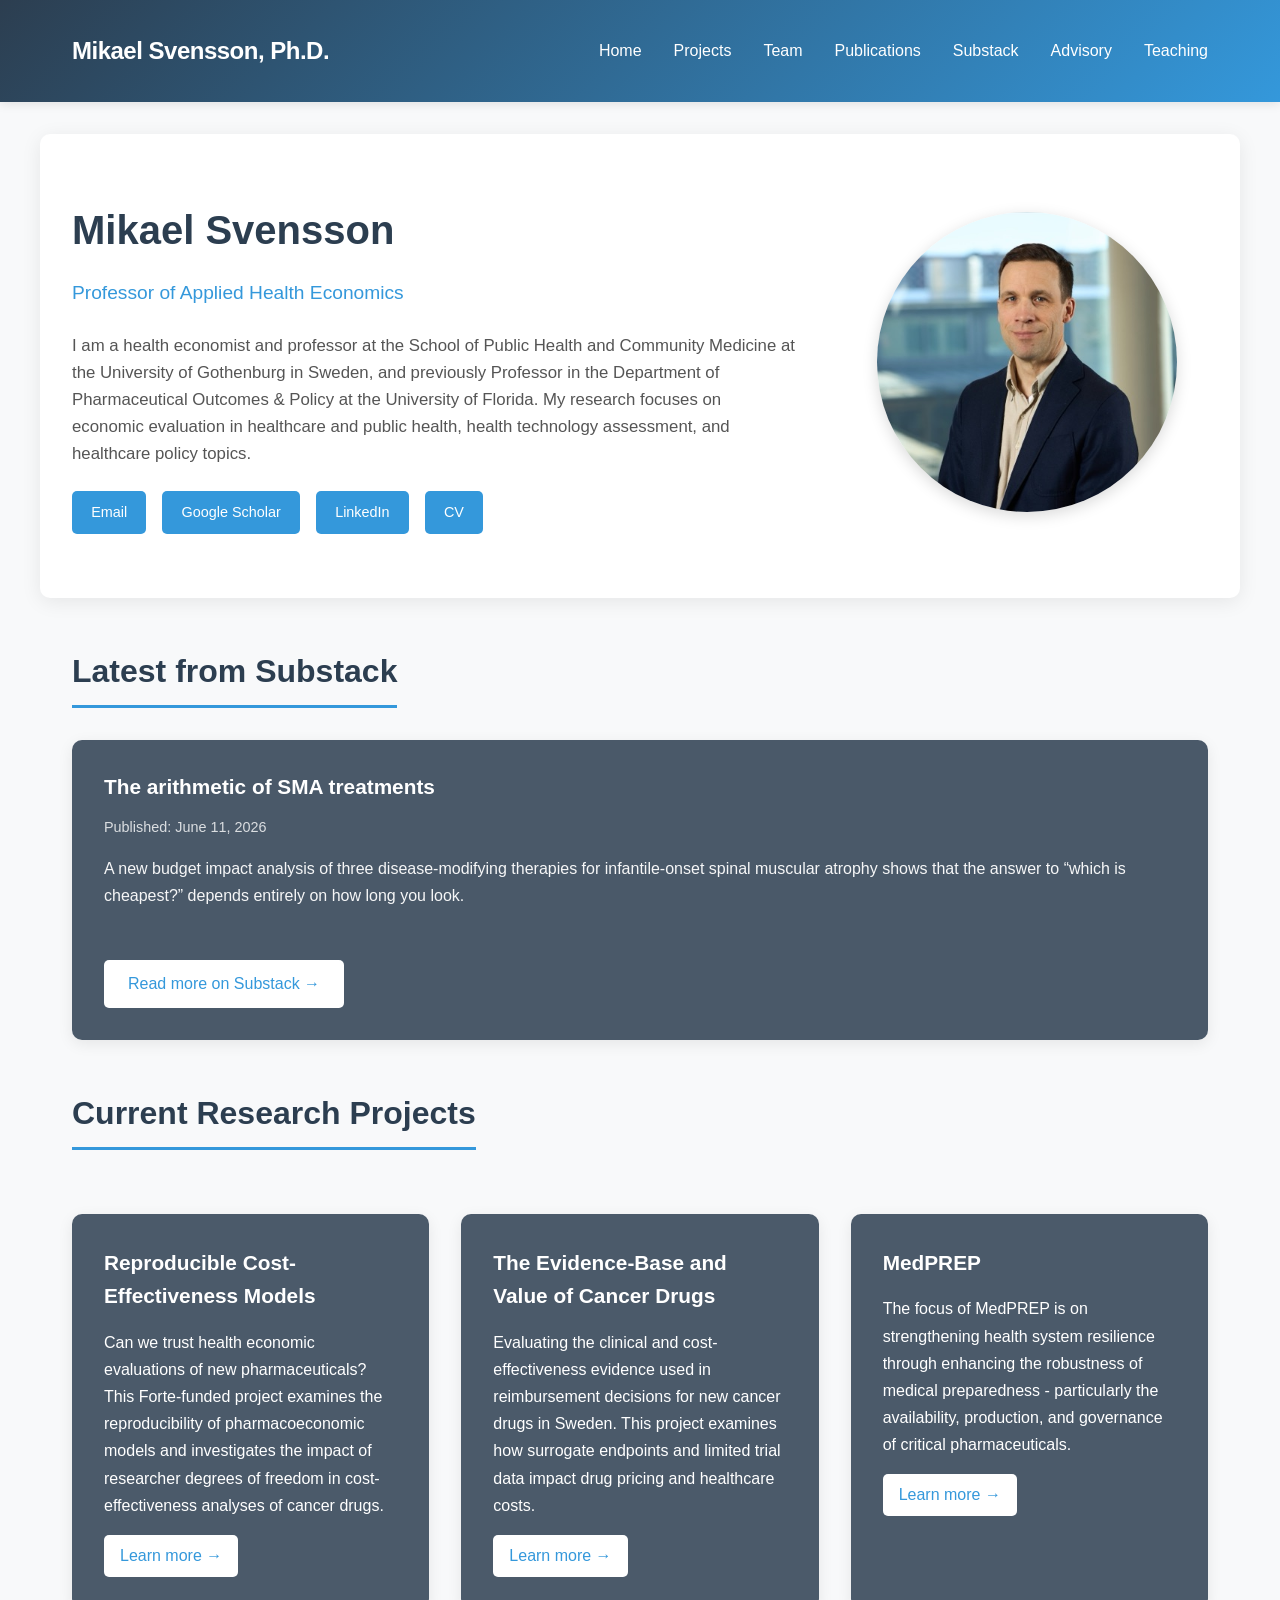
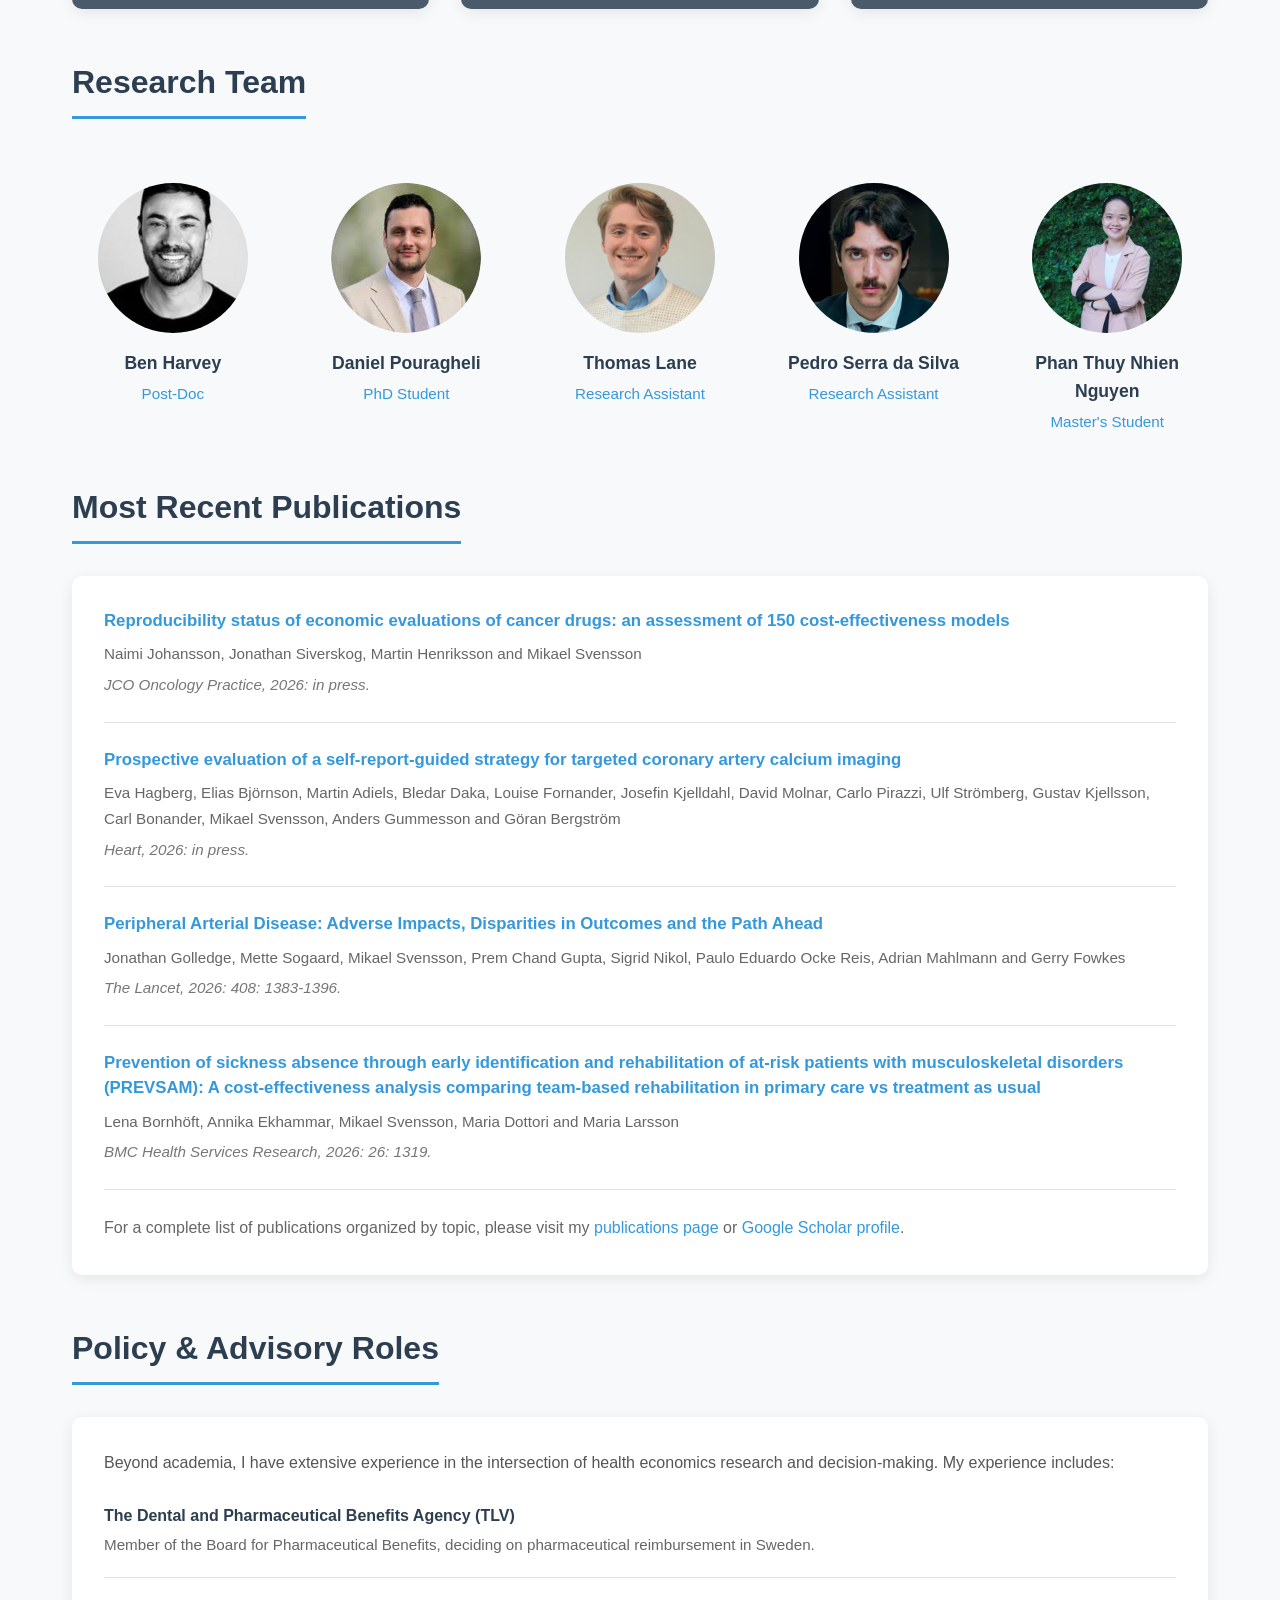
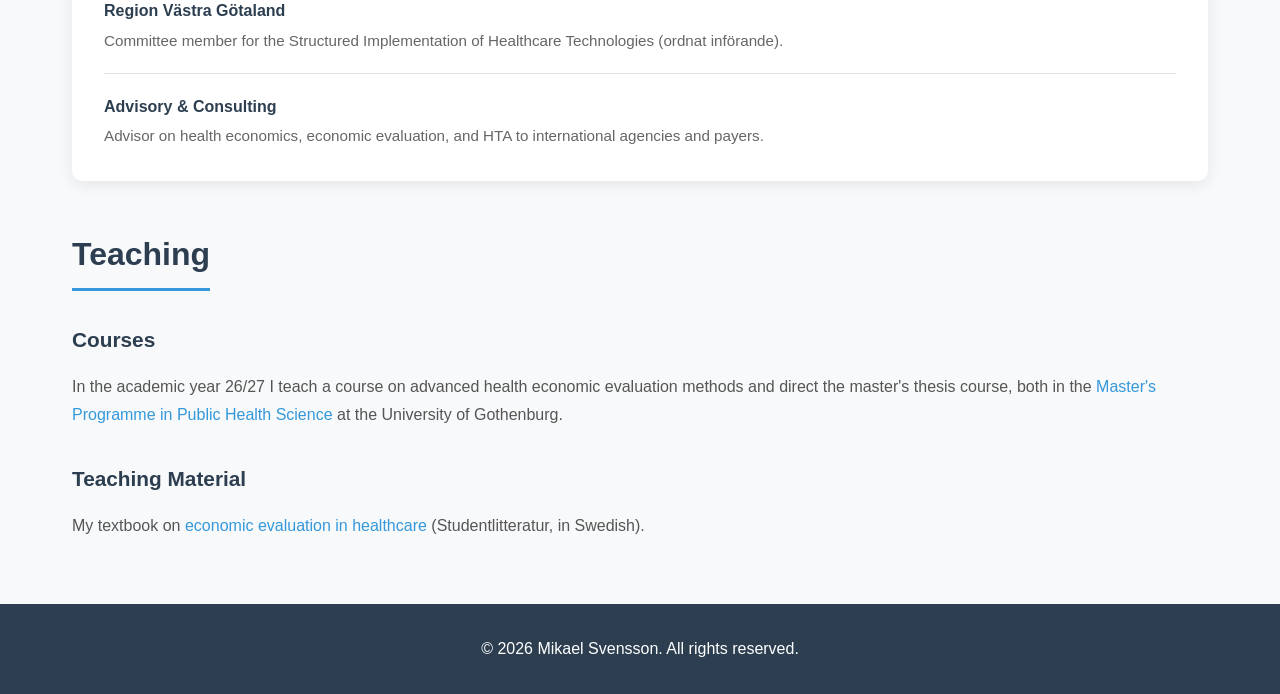
==== commit 5ed54e74: "Update index.html" ====
--- a/index.html
+++ b/index.html
@@ -1,4 +1,3 @@
-
 <!DOCTYPE html>
 <html lang="en">
 <head>
@@ -555,27 +554,27 @@
             <div class="card">
 
                 <div class="publication" style="margin-bottom: 1.5rem; padding-bottom: 1.5rem; border-bottom: 1px solid #e0e0e0;">
-                    <a href="https://link.springer.com/article/10.1007/s40261-026-01571-x" target="_blank" style="color: #3498db; text-decoration: none; font-weight: 600; font-size: 1.05rem; line-height: 1.5; display: inline-block; margin-bottom: 0.5rem;">Modeling the Budget Impact of Disease-Modifying Therapies in Infantile-Onset Spinal Muscular Atrophy</a>
-                    <p style="color: #666; font-size: 0.95rem; margin-bottom: 0.3rem;">Sumaya Abuloha, Amie Goodin, Tianze Jiao, Manuela Corti and Mikael Svensson</p>
-                    <p style="color: #777; font-style: italic; font-size: 0.95rem;">Clinical Drug Investigation, 2026: in press.</p>
+                    <a href="https://doi.org/10.1200/OP-26-00690" target="_blank" style="color: #3498db; text-decoration: none; font-weight: 600; font-size: 1.05rem; line-height: 1.5; display: inline-block; margin-bottom: 0.5rem;">Reproducibility status of economic evaluations of cancer drugs: an assessment of 150 cost-effectiveness models</a>
+                    <p style="color: #666; font-size: 0.95rem; margin-bottom: 0.3rem;">Naimi Johansson, Jonathan Siverskog, Martin Henriksson and Mikael Svensson</p>
+                    <p style="color: #777; font-style: italic; font-size: 0.95rem;">JCO Oncology Practice, 2026: in press.</p>
                 </div>
 
                 <div class="publication" style="margin-bottom: 1.5rem; padding-bottom: 1.5rem; border-bottom: 1px solid #e0e0e0;">
-                    <a href="https://doi.org/10.1371/journal.pone.0350040" target="_blank" style="color: #3498db; text-decoration: none; font-weight: 600; font-size: 1.05rem; line-height: 1.5; display: inline-block; margin-bottom: 0.5rem;">Integrating smoking cessation into HIV care settings: a systematic review and meta-analysis of effectiveness and the evidence gap in cost-effectiveness</a>
-                    <p style="color: #666; font-size: 0.95rem; margin-bottom: 0.3rem;">Van Minh Nguyen, Thanh Hoang, Yesim Tozan, Mikael Svensson, Hoang Van Minh and Nawi Ng</p>
-                    <p style="color: #777; font-style: italic; font-size: 0.95rem;">PLOS ONE, 2026: 21: e0350040.</p>
+                    <a href="https://doi.org/10.1136/heartjnl-2026-328767" target="_blank" style="color: #3498db; text-decoration: none; font-weight: 600; font-size: 1.05rem; line-height: 1.5; display: inline-block; margin-bottom: 0.5rem;">Prospective evaluation of a self-report-guided strategy for targeted coronary artery calcium imaging</a>
+                    <p style="color: #666; font-size: 0.95rem; margin-bottom: 0.3rem;">Eva Hagberg, Elias Björnson, Martin Adiels, Bledar Daka, Louise Fornander, Josefin Kjelldahl, David Molnar, Carlo Pirazzi, Ulf Strömberg, Gustav Kjellsson, Carl Bonander, Mikael Svensson, Anders Gummesson and Göran Bergström</p>
+                    <p style="color: #777; font-style: italic; font-size: 0.95rem;">Heart, 2026: in press.</p>
                 </div>
 
                 <div class="publication" style="margin-bottom: 1.5rem; padding-bottom: 1.5rem; border-bottom: 1px solid #e0e0e0;">
-                    <a href="https://doi.org/10.1177/14574969261462051" target="_blank" style="color: #3498db; text-decoration: none; font-weight: 600; font-size: 1.05rem; line-height: 1.5; display: inline-block; margin-bottom: 0.5rem;">Long-term study to assess quality of life and cost outcomes of different delayed breast reconstruction techniques: A randomized controlled trial (GoBreast)</a>
-                    <p style="color: #666; font-size: 0.95rem; margin-bottom: 0.3rem;">Fredrik Brorson, Emma Hansson, Anna Paganini, Anna Elander and Mikael Svensson</p>
-                    <p style="color: #777; font-style: italic; font-size: 0.95rem;">Scandinavian Journal of Surgery, 2026: in press.</p>
+                    <a href="https://doi.org/10.1016/S0140-6736(26)00847-0" target="_blank" style="color: #3498db; text-decoration: none; font-weight: 600; font-size: 1.05rem; line-height: 1.5; display: inline-block; margin-bottom: 0.5rem;">Peripheral Arterial Disease: Adverse Impacts, Disparities in Outcomes and the Path Ahead</a>
+                    <p style="color: #666; font-size: 0.95rem; margin-bottom: 0.3rem;">Jonathan Golledge, Mette Sogaard, Mikael Svensson, Prem Chand Gupta, Sigrid Nikol, Paulo Eduardo Ocke Reis, Adrian Mahlmann and Gerry Fowkes</p>
+                    <p style="color: #777; font-style: italic; font-size: 0.95rem;">The Lancet, 2026: 408: 1383-1396.</p>
                 </div>
 
                 <div class="publication" style="margin-bottom: 1.5rem; padding-bottom: 1.5rem; border-bottom: 1px solid #e0e0e0;">
-                    <span style="color: #2c3e50; font-weight: 600; font-size: 1.05rem; line-height: 1.5; display: inline-block; margin-bottom: 0.5rem;">Peripheral Arterial Disease: Adverse Impacts, Disparities in Outcomes and the Path Ahead</span>
-                    <p style="color: #666; font-size: 0.95rem; margin-bottom: 0.3rem;">Jonathan Golledge, Mette Sogaard, Mikael Svensson, Prem Chand Gupta, Sigrid Nikol, Paulo Eduardo Ocke Reis, Adrian Mahlmann and Gerry Fowkes</p>
-                    <p style="color: #777; font-style: italic; font-size: 0.95rem;">The Lancet, 2026: in press.</p>
+                    <a href="https://doi.org/10.1186/s12913-026-15652-2" target="_blank" style="color: #3498db; text-decoration: none; font-weight: 600; font-size: 1.05rem; line-height: 1.5; display: inline-block; margin-bottom: 0.5rem;">Prevention of sickness absence through early identification and rehabilitation of at-risk patients with musculoskeletal disorders (PREVSAM): A cost-effectiveness analysis comparing team-based rehabilitation in primary care vs treatment as usual</a>
+                    <p style="color: #666; font-size: 0.95rem; margin-bottom: 0.3rem;">Lena Bornhöft, Annika Ekhammar, Mikael Svensson, Maria Dottori and Maria Larsson</p>
+                    <p style="color: #777; font-style: italic; font-size: 0.95rem;">BMC Health Services Research, 2026: 26: 1319.</p>
                 </div>
 
                 <p style="color: #666; line-height: 1.8; margin-top: 1.5rem;">
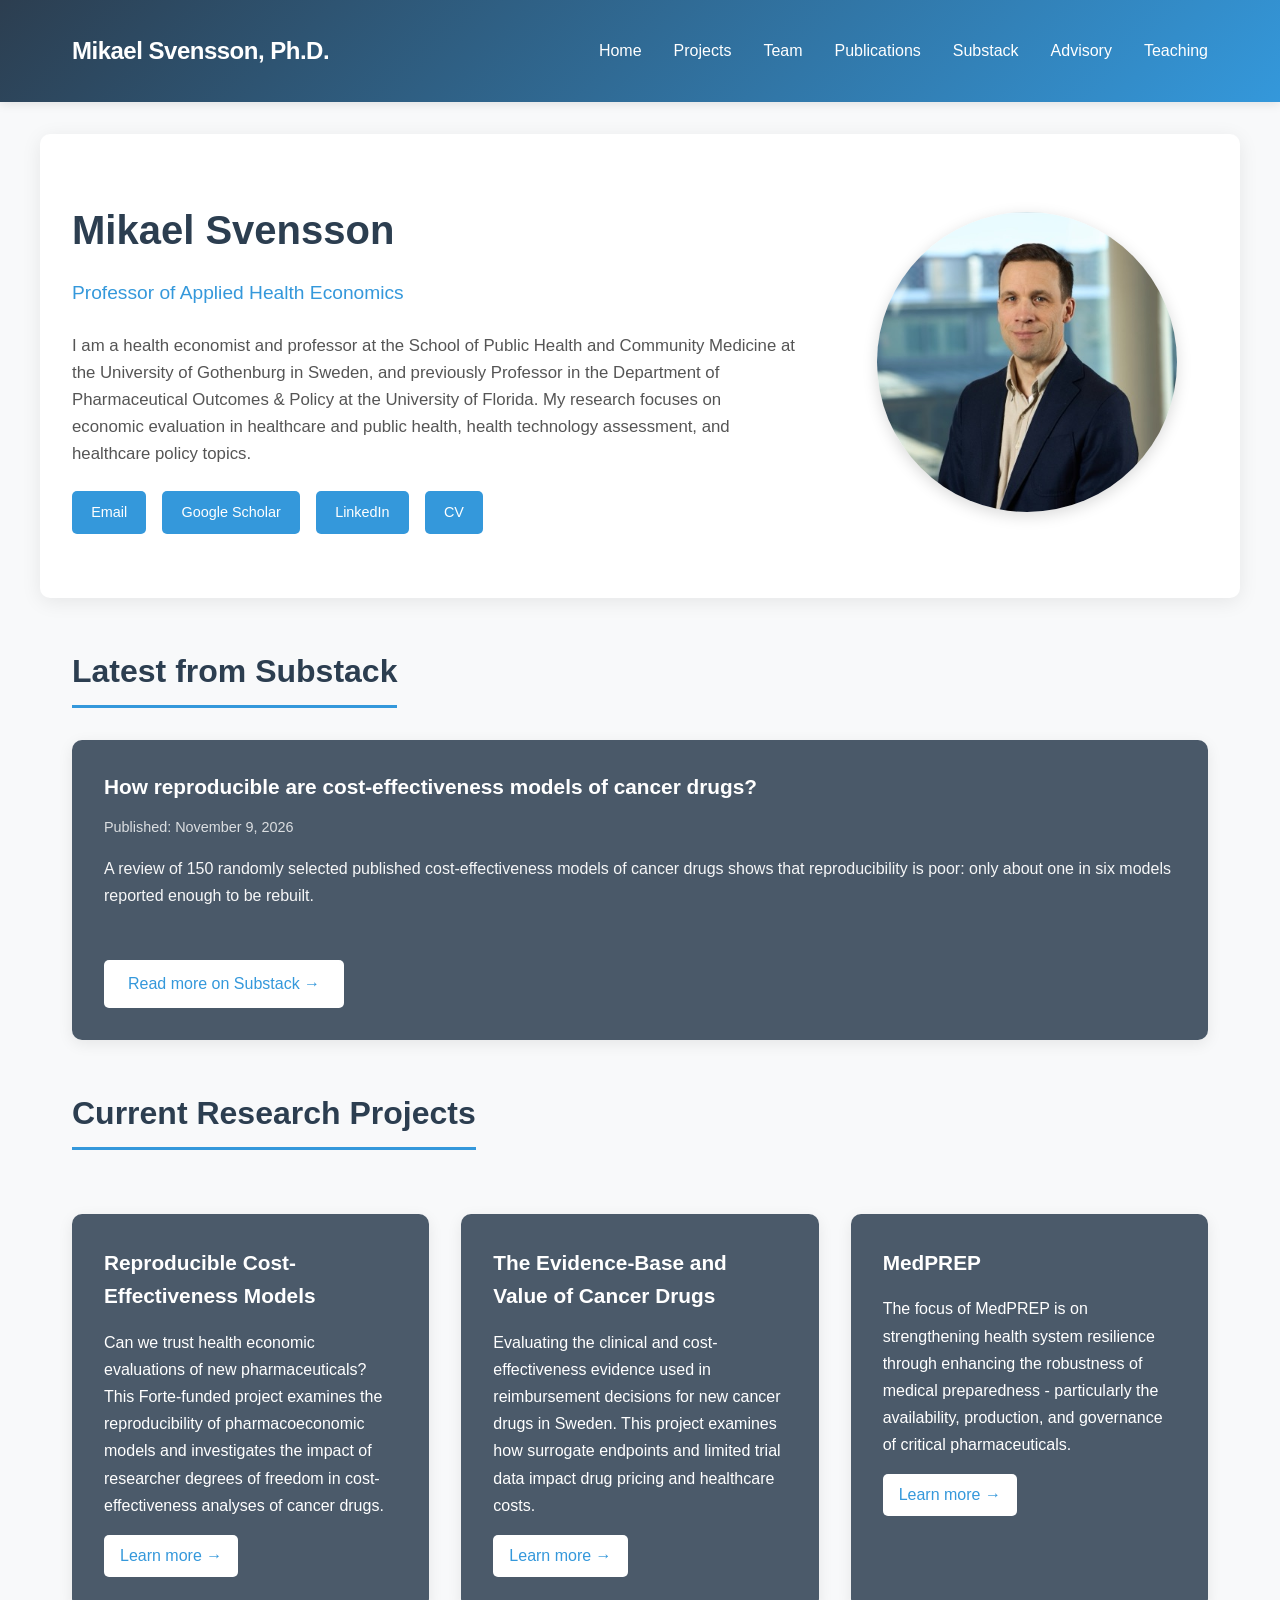
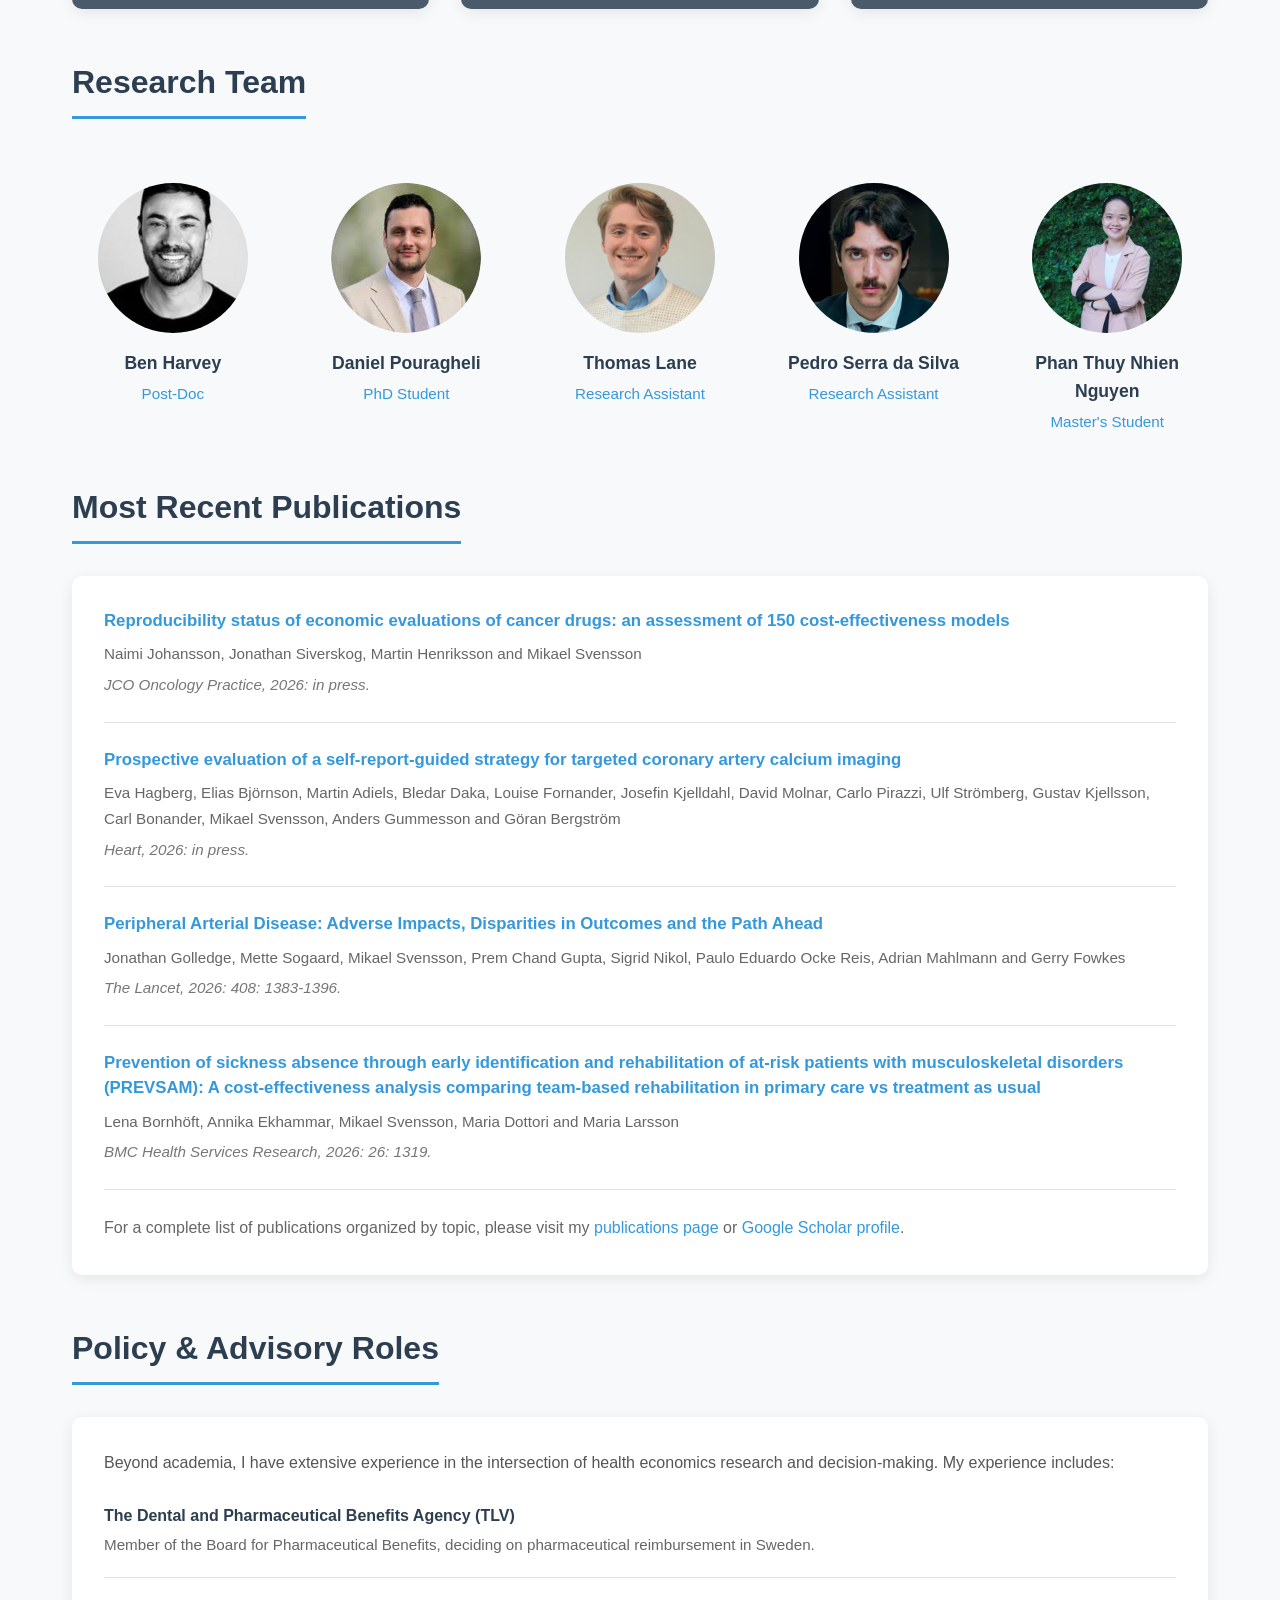
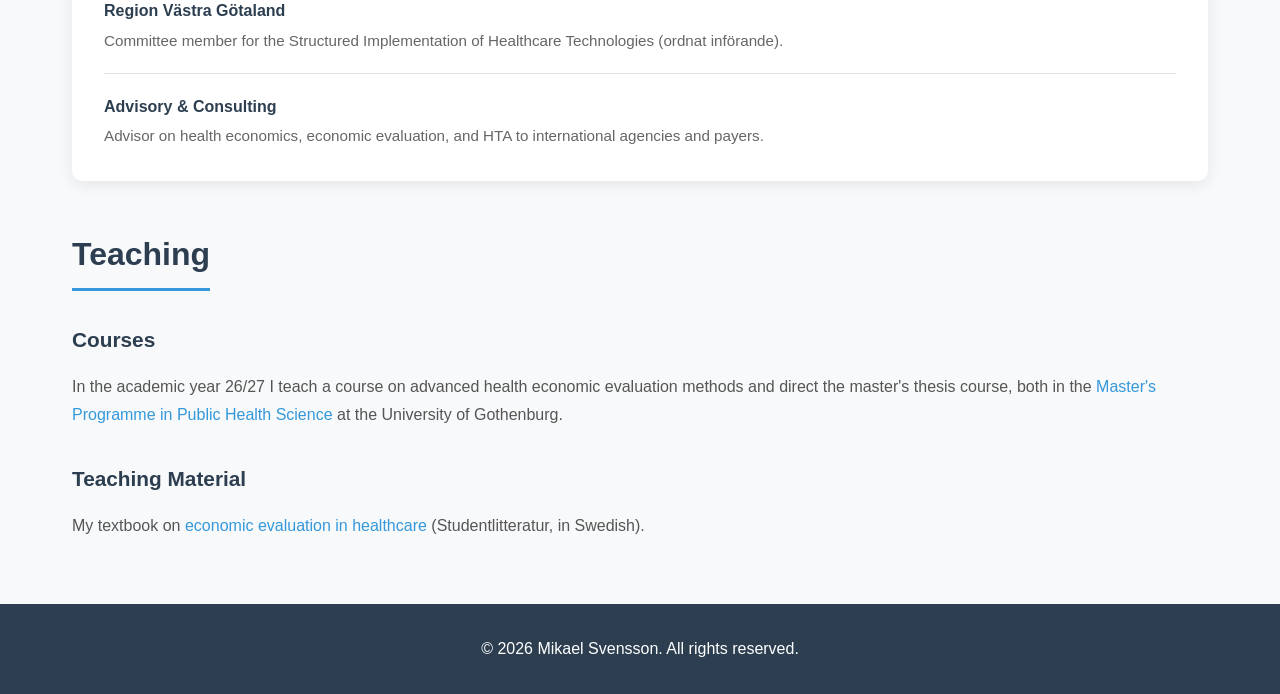
==== commit 975e348d: "Update index.html" ====
--- a/index.html
+++ b/index.html
@@ -634,6 +634,13 @@
         // ============================================
     const substackPosts = [
     {
+        title: "How reproducible are cost-effectiveness models of cancer drugs?",
+        url: "https://pharmaekonomi.substack.com/p/how-reproducible-are-cost-effectiveness",
+        date: "2026-11-09",
+        excerpt: "A review of 150 randomly selected published cost-effectiveness models of cancer drugs shows that reproducibility is poor: only about one in six models reported enough to be rebuilt.",
+        image: "https://substackcdn.com/image/fetch/$s_!ilSm!,f_auto,q_auto:good,fl_progressive:steep/https%3A%2F%2Fsubstack-post-media.s3.amazonaws.com%2Fpublic%2Fimages%2Fc2b9fc44-8f29-4daa-8241-800832eb36b1_2100x1080.png"
+    },
+    {
         title: "The arithmetic of SMA treatments",
         url: "https://pharmaekonomi.substack.com/p/the-arithmetic-of-sma-treatments",
         date: "2026-06-11",
